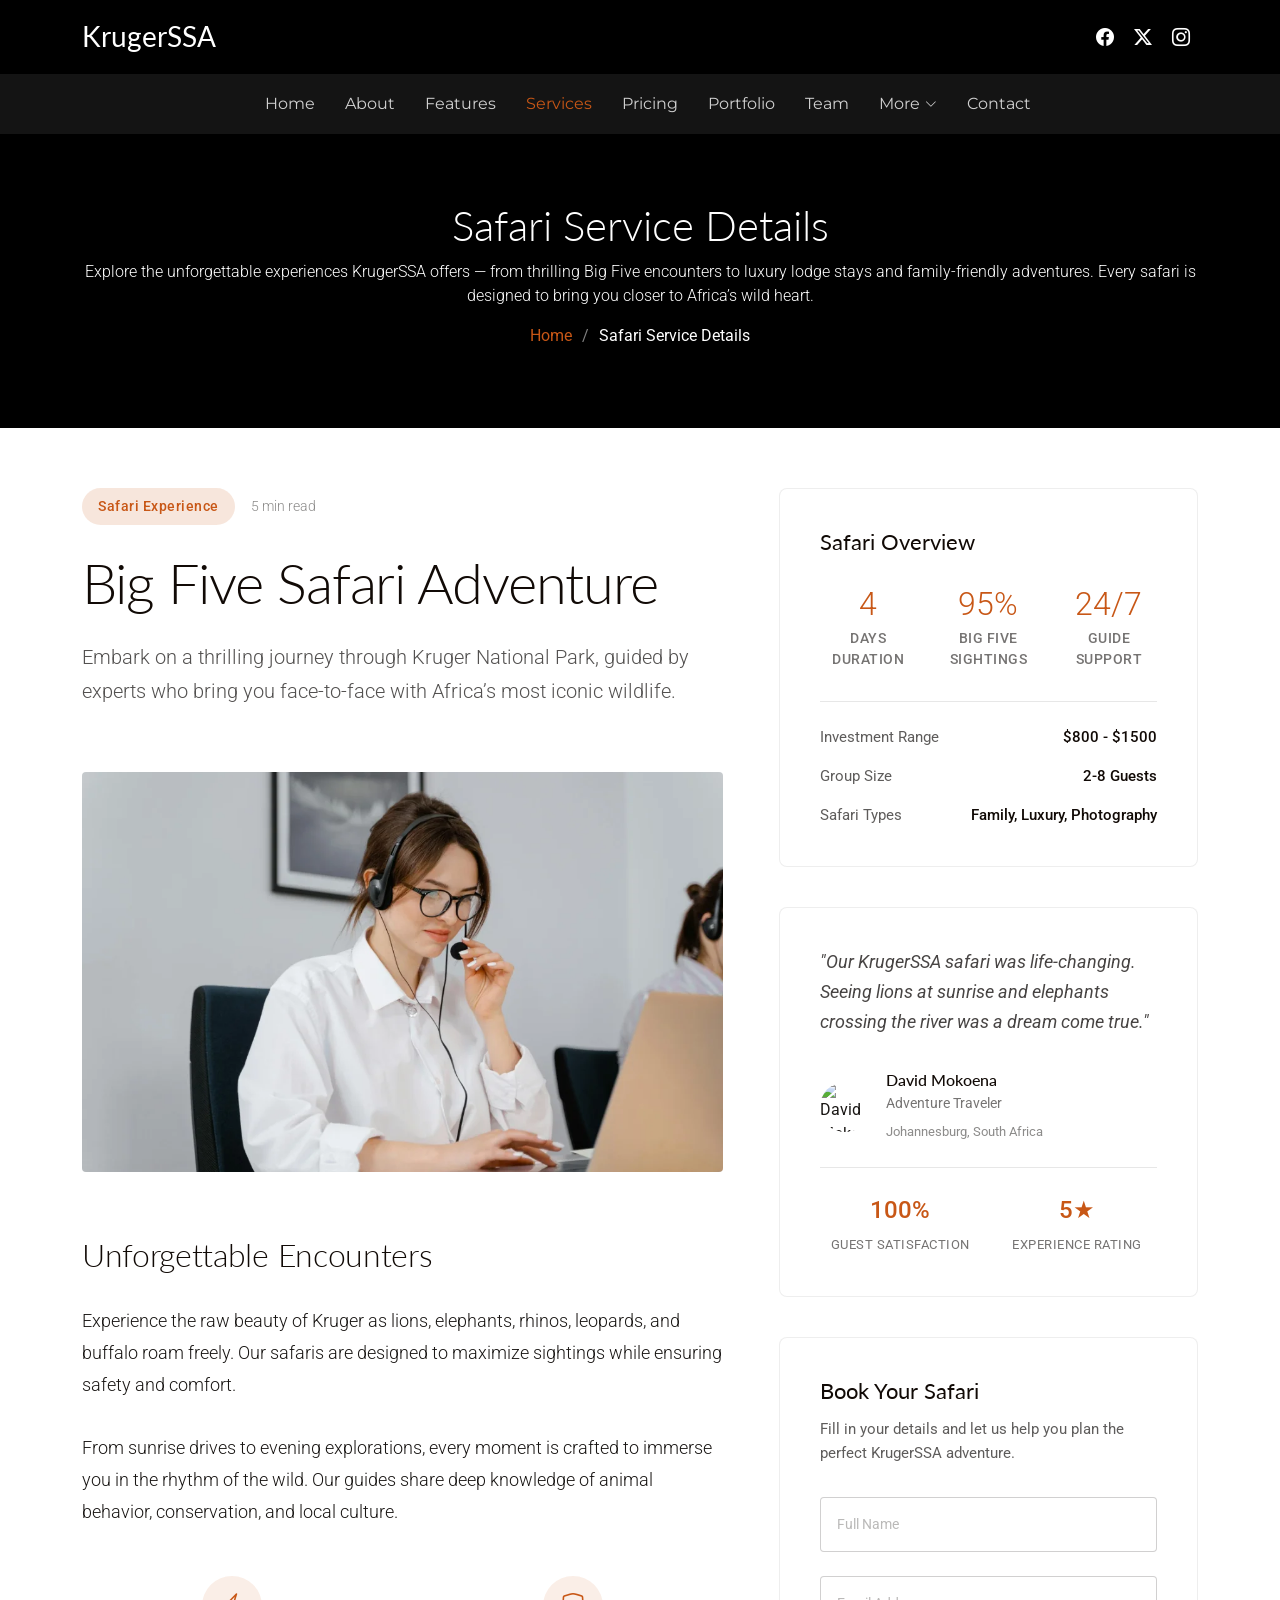
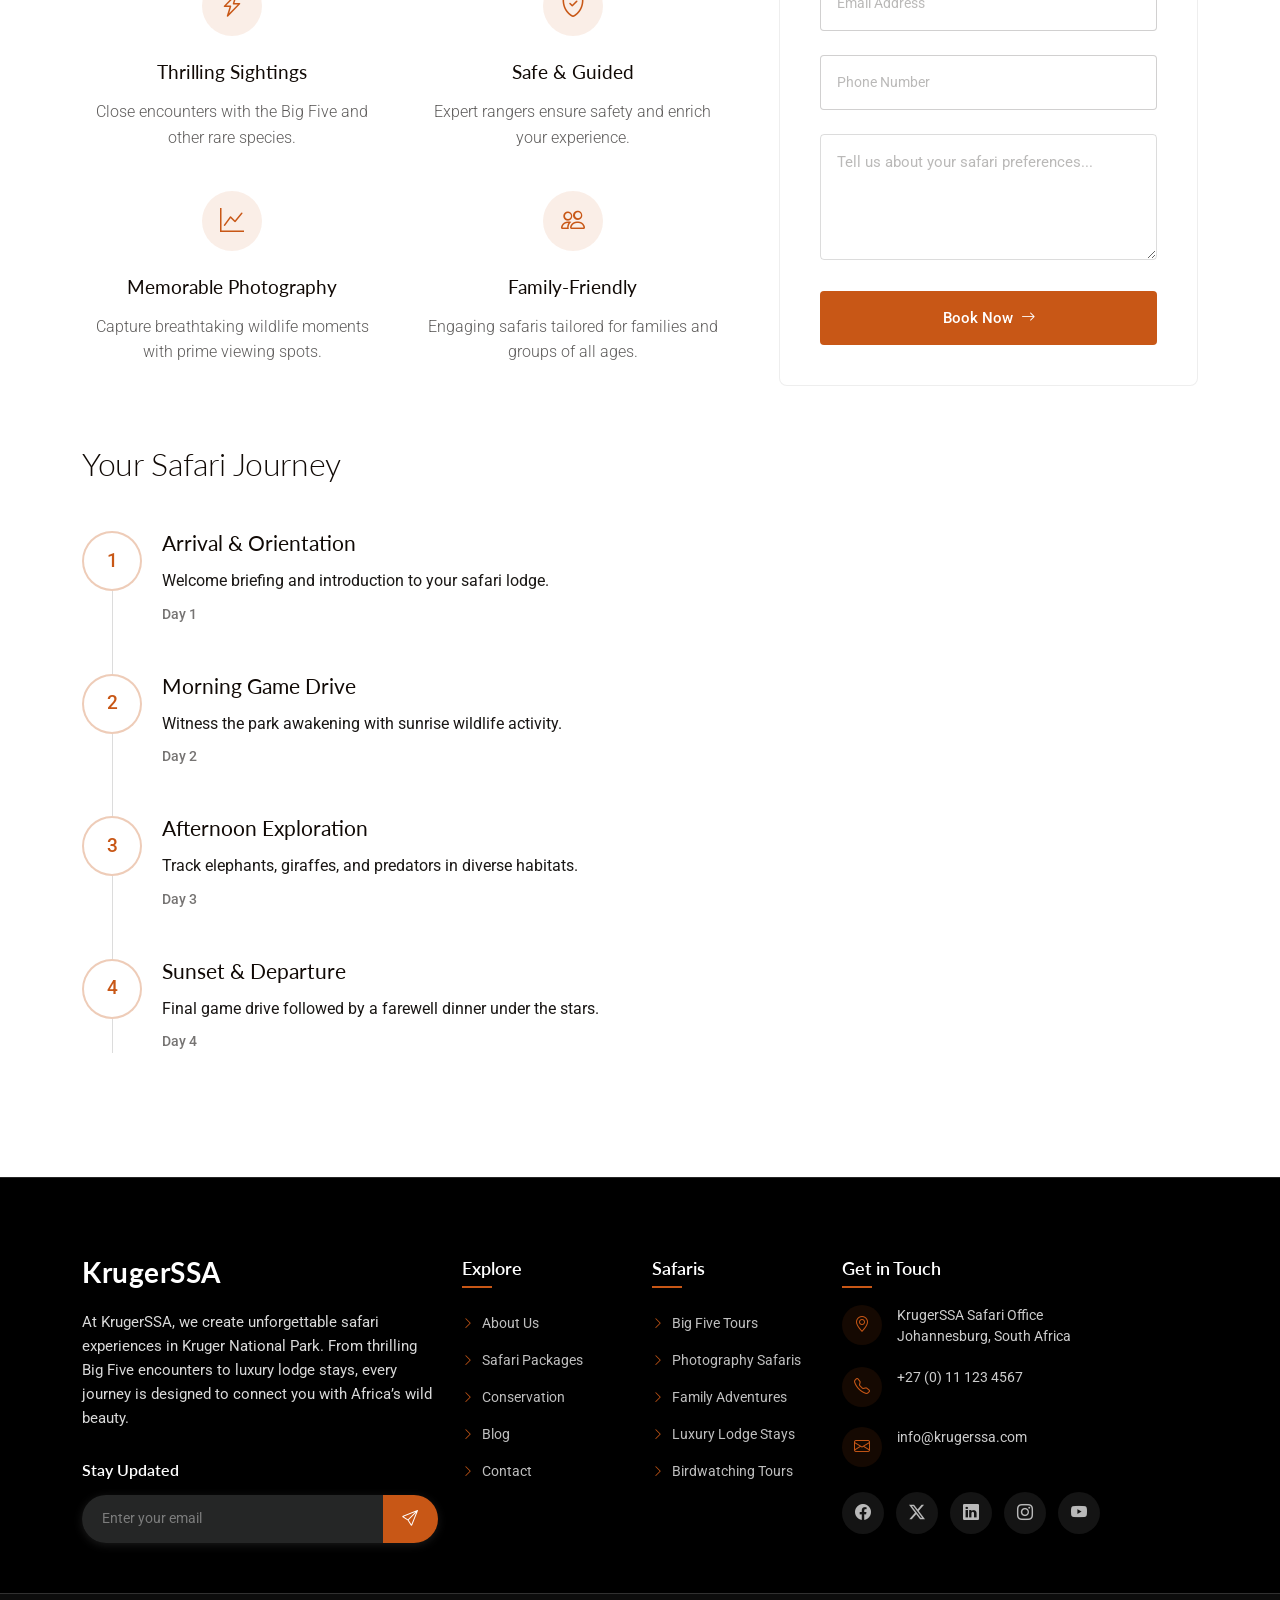
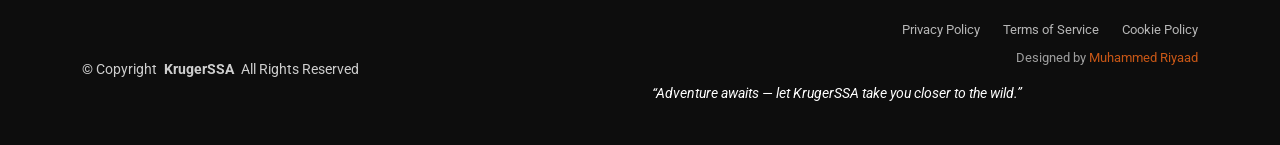
==== Blog/blog_1.html @ 62f05e7f "Added pages to each index link" ====
<!DOCTYPE html>
<html lang="en">

<head>
  <meta charset="utf-8">
  <meta content="width=device-width, initial-scale=1.0" name="viewport">
  <title>Index -KrugerSA</title>
  <meta name="description" content="">
  <meta name="keywords" content="">

  <!-- Favicons -->
  <link href="../assets/img/shido/logo.jpeg" rel="icon">
  <link href="../assets/img/shido/logo.jpeg" rel="apple-touch-icon">

  <!-- Fonts -->
  <link href="https://fonts.googleapis.com" rel="preconnect">
  <link href="https://fonts.gstatic.com" rel="preconnect" crossorigin>
  <link href="https://fonts.googleapis.com/css2?family=Roboto:ital,wght@0,100;0,300;0,400;0,500;0,700;0,900;1,100;1,300;1,400;1,500;1,700;1,900&family=Montserrat:ital,wght@0,100;0,200;0,300;0,400;0,500;0,600;0,700;0,800;0,900;1,100;1,200;1,300;1,400;1,500;1,600;1,700;1,800;1,900&family=Lato:ital,wght@0,100;0,300;0,400;0,700;0,900;1,100;1,300;1,400;1,700;1,900&display=swap" rel="stylesheet">

  <!-- Vendor CSS Files -->
  <link href="../assets/vendor/bootstrap/css/bootstrap.min.css" rel="stylesheet">
  <link href="../assets/vendor/bootstrap-icons/bootstrap-icons.css" rel="stylesheet">
  <link href="../assets/vendor/aos/aos.css" rel="stylesheet">
  <link href="../assets/vendor/swiper/swiper-bundle.min.css" rel="stylesheet">
  <link href="../assets/vendor/glightbox/css/glightbox.min.css" rel="stylesheet">

  <!-- Main CSS File -->
  <link href="../assets/css/main.css" rel="stylesheet">

</head>

<body class="service-details-page">

<header id="header" class="header fixed-top">
  <div class="container-fluid container-xl position-relative">

    <div class="top-row d-flex align-items-center justify-content-between">
      <a href="index.html" class="logo d-flex align-items-center">
        <!-- Uncomment the line below if you also wish to use an image logo -->
        <!-- <img src="assets/img/logo.webp" alt=""> -->
        <h1 class="sitename">KrugerSSA</h1>
      </a>

      <div class="d-flex align-items-center">
        <div class="social-links">
          <a href="#" class="facebook"><i class="bi bi-facebook"></i></a>
          <a href="#" class="twitter"><i class="bi bi-twitter-x"></i></a>
          <a href="#" class="instagram"><i class="bi bi-instagram"></i></a>
        </div>
      </div>
    </div>

  </div>

  <div class="nav-wrap">
    <div class="container d-flex justify-content-center position-relative">
      <nav id="navmenu" class="navmenu">
        <ul>
          <li><a href="index.html#hero">Home</a></li>
          <li><a href="index.html#about">About</a></li>
          <li><a href="index.html#features">Features</a></li>
          <li><a href="services.html#services" class="active">Services</a></li>
          <li><a href="index.html#pricing">Pricing</a></li>
          <li><a href="index.html#portfolio">Portfolio</a></li>
          <li><a href="index.html#team">Team</a></li>
          <li class="dropdown"><a href="#"><span>More</span> <i class="bi bi-chevron-down toggle-dropdown"></i></a>
            <ul>
              <li><a href="services.html#family">Family Safaris</a></li>
              <li class="dropdown"><a href="#"><span>Special Safaris</span> <i class="bi bi-chevron-down toggle-dropdown"></i></a>
                <ul>
                  <li><a href="services.html#bigfive">Big Five Safari</a></li>
                  <li><a href="services.html#photography">Photography Safari</a></li>
                  <li><a href="services.html#luxury">Luxury Lodge Safari</a></li>
                  <li><a href="services.html#birdwatching">Birdwatching Safari</a></li>
                  <li><a href="services.html#adventure">Adventure Safari</a></li>
                </ul>
              </li>
              <li><a href="services.html#conservation">Conservation Tours</a></li>
              <li><a href="services.html#custom">Custom Packages</a></li>
            </ul>
          </li>
          <li><a href="index.html#contact">Contact</a></li>
        </ul>
        <i class="mobile-nav-toggle d-xl-none bi bi-list"></i>
      </nav>
    </div>
  </div>

</header>  


<main class="main">

    <!-- Page Title -->
<div class="page-title dark-background" data-aos="fade" style="background-image: url(assets/img/bg/bg-2.webp);">
  <div class="container position-relative">
    <h1>Safari Service Details</h1>
    <p>Explore the unforgettable experiences KrugerSSA offers — from thrilling Big Five encounters to luxury lodge stays and family-friendly adventures. Every safari is designed to bring you closer to Africa’s wild heart.</p>
    <nav class="breadcrumbs">
      <ol>
        <li><a href="index.html">Home</a></li>
        <li class="current">Safari Service Details</li>
      </ol>
    </nav>
  </div>
</div><!-- End Page Title -->   


 <!-- Service Details Section -->
<section id="service-details" class="service-details section">

  <div class="container" data-aos="fade-up" data-aos-delay="100">

    <div class="row">

      <!-- Main Content Area -->
      <div class="col-lg-7">

        <!-- Hero Service Introduction -->
        <div class="service-hero" data-aos="fade-up" data-aos-delay="100">
          <div class="service-meta">
            <span class="service-category">Safari Experience</span>
            <span class="reading-time">5 min read</span>
          </div>
          <h1>Big Five Safari Adventure</h1>
          <p class="service-description">Embark on a thrilling journey through Kruger National Park, guided by experts who bring you face-to-face with Africa’s most iconic wildlife.</p>
        </div>

        <!-- Service Visual -->
        <div class="service-visual" data-aos="zoom-in" data-aos-delay="200">
          <img src="../assets/img/services/services-7.webp" alt="Big Five Safari Adventure" class="img-fluid">
        </div>

        <!-- Service Content -->
        <div class="service-narrative" data-aos="fade-up" data-aos-delay="300">
          <h3>Unforgettable Encounters</h3>
          <p>Experience the raw beauty of Kruger as lions, elephants, rhinos, leopards, and buffalo roam freely. Our safaris are designed to maximize sightings while ensuring safety and comfort.</p>

          <p>From sunrise drives to evening explorations, every moment is crafted to immerse you in the rhythm of the wild. Our guides share deep knowledge of animal behavior, conservation, and local culture.</p>

          <!-- Key Benefits Grid -->
          <div class="benefits-grid" data-aos="fade-up" data-aos-delay="400">
            <div class="benefit-card">
              <div class="benefit-icon">
                <i class="bi bi-lightning-charge"></i>
              </div>
              <h4>Thrilling Sightings</h4>
              <p>Close encounters with the Big Five and other rare species.</p>
            </div>

            <div class="benefit-card">
              <div class="benefit-icon">
                <i class="bi bi-shield-check"></i>
              </div>
              <h4>Safe & Guided</h4>
              <p>Expert rangers ensure safety and enrich your experience.</p>
            </div>

            <div class="benefit-card">
              <div class="benefit-icon">
                <i class="bi bi-graph-up"></i>
              </div>
              <h4>Memorable Photography</h4>
              <p>Capture breathtaking wildlife moments with prime viewing spots.</p>
            </div>

            <div class="benefit-card">
              <div class="benefit-icon">
                <i class="bi bi-people"></i>
              </div>
              <h4>Family-Friendly</h4>
              <p>Engaging safaris tailored for families and groups of all ages.</p>
            </div>
          </div>

        </div>

        <!-- Implementation Timeline -->
        <div class="timeline-section" data-aos="fade-up" data-aos-delay="500">
          <h3>Your Safari Journey</h3>
          <div class="timeline">
            <div class="timeline-item">
              <div class="timeline-marker">
                <span>1</span>
              </div>
              <div class="timeline-content">
                <h4>Arrival & Orientation</h4>
                <p>Welcome briefing and introduction to your safari lodge.</p>
                <small>Day 1</small>
              </div>
            </div>

            <div class="timeline-item">
              <div class="timeline-marker">
                <span>2</span>
              </div>
              <div class="timeline-content">
                <h4>Morning Game Drive</h4>
                <p>Witness the park awakening with sunrise wildlife activity.</p>
                <small>Day 2</small>
              </div>
            </div>

            <div class="timeline-item">
              <div class="timeline-marker">
                <span>3</span>
              </div>
              <div class="timeline-content">
                <h4>Afternoon Exploration</h4>
                <p>Track elephants, giraffes, and predators in diverse habitats.</p>
                <small>Day 3</small>
              </div>
            </div>

            <div class="timeline-item">
              <div class="timeline-marker">
                <span>4</span>
              </div>
              <div class="timeline-content">
                <h4>Sunset & Departure</h4>
                <p>Final game drive followed by a farewell dinner under the stars.</p>
                <small>Day 4</small>
              </div>
            </div>
          </div>
        </div>

      </div><!-- End Main Content -->

      <!-- Service Sidebar -->
      <div class="col-lg-5">
        <div class="service-sidebar" data-aos="fade-up" data-aos-delay="200">

          <!-- Service Overview Card -->
          <div class="overview-card">
            <div class="overview-header">
              <h4>Safari Overview</h4>
            </div>
            <div class="overview-stats">
              <div class="stat-item">
                <div class="stat-number">4</div>
                <div class="stat-label">Days Duration</div>
              </div>
              <div class="stat-item">
                <div class="stat-number">95%</div>
                <div class="stat-label">Big Five Sightings</div>
              </div>
              <div class="stat-item">
                <div class="stat-number">24/7</div>
                <div class="stat-label">Guide Support</div>
              </div>
            </div>

            <div class="overview-details">
              <div class="detail-row">
                <span class="detail-label">Investment Range</span>
                <span class="detail-value">$800 - $1500</span>
              </div>
              <div class="detail-row">
                <span class="detail-label">Group Size</span>
                <span class="detail-value">2-8 Guests</span>
              </div>
              <div class="detail-row">
                <span class="detail-label">Safari Types</span>
                <span class="detail-value">Family, Luxury, Photography</span>
              </div>
            </div>
          </div>

          <!-- Client Success Story -->
          <div class="success-story">
            <div class="story-quote">
              <p>"Our KrugerSSA safari was life-changing. Seeing lions at sunrise and elephants crossing the river was a dream come true."</p>
            </div>
            <div class="story-author">
              <img src="assets/img/person/person-m-8.webp" alt="David Mokoena" class="author-avatar">
              <div class="author-details">
                <h5>David Mokoena</h5>
                <span>Adventure Traveler</span>
                <small>Johannesburg, South Africa</small>
              </div>
            </div>
            <div class="story-metrics">
              <div class="metric">
                <span class="metric-value">100%</span>
                <span class="metric-label">Guest Satisfaction</span>
              </div>
              <div class="metric">
                <span class="metric-value">5★</span>
                <span class="metric-label">Experience Rating</span>
              </div>
            </div>
          </div>

          <!-- Consultation Form -->
          <div class="consultation-form">
            <div class="form-header">
              <h4>Book Your Safari</h4>
              <p>Fill in your details and let us help you plan the perfect KrugerSSA adventure.</p>
            </div>

            <form action="forms/consultation.php" method="post" class="php-email-form">
              <div class="form-group">
                <input type="text" name="name" class="form-input" placeholder="Full Name" required="">
              </div>

              <div class="form-group">
                <input type="email" name="email" class="form-input" placeholder="Email Address" required="">
              </div>

              <div class="form-group">
                <input type="tel" name="phone" class="form-input" placeholder="Phone Number">
              </div>

              <input type="hidden" name="subject" value="Big Five Safari Booking">

              <div class="form-group">
                <textarea name="message" class="form-input" rows="4" placeholder="Tell us about your safari preferences..." required=""></textarea>
              </div>

              <div class="loading">Loading</div>
              <div class="error-message"></div>
              <div class="sent-message">Your safari booking request has been sent. Thank you!</div>

              <button type="submit" class="btn-consultation">
                <span>Book Now</span>
                <i class="bi bi-arrow-right"></i>
              </button>
            </form>
          </div>

        </div>
      </div><!-- End Sidebar -->

    </div>

  </div>

</section><!-- /Service Details Section -->  </main>

<footer id="footer" class="footer dark-background">

  <div class="container">
    <div class="row gy-5">

      <div class="col-lg-4">
        <div class="footer-content">
          <a href="index.html" class="logo d-flex align-items-center mb-4">
            <span class="sitename">KrugerSSA</span>
          </a>
          <p class="mb-4">At KrugerSSA, we create unforgettable safari experiences in Kruger National Park. From thrilling Big Five encounters to luxury lodge stays, every journey is designed to connect you with Africa’s wild beauty.</p>

          <div class="newsletter-form">
            <h5>Stay Updated</h5>
            <form action="forms/newsletter.php" method="post" class="php-email-form">
              <div class="input-group">
                <input type="email" name="email" class="form-control" placeholder="Enter your email" required="">
                <button type="submit" class="btn-subscribe">
                  <i class="bi bi-send"></i>
                </button>
              </div>
              <div class="loading">Loading</div>
              <div class="error-message"></div>
              <div class="sent-message">Thank you for subscribing!</div>
            </form>
          </div>
        </div>
      </div>

      <div class="col-lg-2 col-6">
        <div class="footer-links">
          <h4>Explore</h4>
          <ul>
            <li><a href="#"><i class="bi bi-chevron-right"></i> About Us</a></li>
            <li><a href="#"><i class="bi bi-chevron-right"></i> Safari Packages</a></li>
            <li><a href="#"><i class="bi bi-chevron-right"></i> Conservation</a></li>
            <li><a href="#"><i class="bi bi-chevron-right"></i> Blog</a></li>
            <li><a href="#"><i class="bi bi-chevron-right"></i> Contact</a></li>
          </ul>
        </div>
      </div>

      <div class="col-lg-2 col-6">
        <div class="footer-links">
          <h4>Safaris</h4>
          <ul>
            <li><a href="#"><i class="bi bi-chevron-right"></i> Big Five Tours</a></li>
            <li><a href="#"><i class="bi bi-chevron-right"></i> Photography Safaris</a></li>
            <li><a href="#"><i class="bi bi-chevron-right"></i> Family Adventures</a></li>
            <li><a href="#"><i class="bi bi-chevron-right"></i> Luxury Lodge Stays</a></li>
            <li><a href="#"><i class="bi bi-chevron-right"></i> Birdwatching Tours</a></li>
          </ul>
        </div>
      </div>

      <div class="col-lg-4">
        <div class="footer-contact">
          <h4>Get in Touch</h4>
          <div class="contact-item">
            <div class="contact-icon">
              <i class="bi bi-geo-alt"></i>
            </div>
            <div class="contact-info">
              <p>KrugerSSA Safari Office<br>Johannesburg, South Africa</p>
            </div>
          </div>

          <div class="contact-item">
            <div class="contact-icon">
              <i class="bi bi-telephone"></i>
            </div>
            <div class="contact-info">
              <p>+27 (0) 11 123 4567</p>
            </div>
          </div>

          <div class="contact-item">
            <div class="contact-icon">
              <i class="bi bi-envelope"></i>
            </div>
            <div class="contact-info">
              <p>info@krugerssa.com</p>
            </div>
          </div>

          <div class="social-links">
            <a href="#"><i class="bi bi-facebook"></i></a>
            <a href="#"><i class="bi bi-twitter-x"></i></a>
            <a href="#"><i class="bi bi-linkedin"></i></a>
            <a href="#"><i class="bi bi-instagram"></i></a>
            <a href="#"><i class="bi bi-youtube"></i></a>
          </div>
        </div>
      </div>

    </div>
  </div>

  <div class="footer-bottom">
    <div class="container">
      <div class="row align-items-center">
        <div class="col-lg-6">
          <div class="copyright">
            <p>© <span>Copyright</span> <strong class="px-1 sitename">KrugerSSA</strong> <span>All Rights Reserved</span></p>
          </div>
        </div>
        <div class="col-lg-6">
          <div class="footer-bottom-links">
            <a href="#">Privacy Policy</a>
            <a href="#">Terms of Service</a>
            <a href="#">Cookie Policy</a>
          </div>
          <div class="credits">
            Designed by <a href="https://moeriyaad.github.io/">Muhammed Riyaad</a>
          </div>
          <div class="footer-tagline mt-3">
            <p><em>“Adventure awaits — let KrugerSSA take you closer to the wild.”</em></p>
          </div>
        </div>
      </div>
    </div>
  </div>

</footer>  <!-- Scroll Top -->
 
  <!-- Scroll Top -->
  <a href="#" id="scroll-top" class="scroll-top d-flex align-items-center justify-content-center"><i class="bi bi-arrow-up-short"></i></a>

  <!-- Preloader -->
  <div id="preloader"></div>

  <!-- Vendor JS Files -->
  <script src="../assets/vendor/bootstrap/js/bootstrap.bundle.min.js"></script>
  <script src="../assets/vendor/php-email-form/validate.js"></script>
  <script src="../assets/vendor/aos/aos.js"></script>
  <script src="../assets/vendor/purecounter/purecounter_vanilla.js"></script>
  <script src="../assets/vendor/swiper/swiper-bundle.min.js"></script>
  <script src="../assets/vendor/imagesloaded/imagesloaded.pkgd.min.js"></script>
  <script src="../assets/vendor/isotope-layout/isotope.pkgd.min.js"></script>
  <script src="../assets/vendor/glightbox/js/glightbox.min.js"></script>

  <!-- Main JS File -->
  <script src="../assets/js/main.js"></script>

</body>

</html>
---- assets/css/main.css ----
/**
* Template Name: LeadPage
* Template URL: https://bootstrapmade.com/leadpage-bootstrap-landing-page-template/
* Updated: Aug 12 2025 with Bootstrap v5.3.7
* Author: BootstrapMade.com
* License: https://bootstrapmade.com/license/
*/

/*--------------------------------------------------------------
# Font & Color Variables
# Help: https://bootstrapmade.com/color-system/
--------------------------------------------------------------*/
/* Fonts */
:root {
  --default-font: "Roboto",  system-ui, -apple-system, "Segoe UI", Roboto, "Helvetica Neue", Arial, "Noto Sans", "Liberation Sans", sans-serif, "Apple Color Emoji", "Segoe UI Emoji", "Segoe UI Symbol", "Noto Color Emoji";
  --heading-font: "Lato",  sans-serif;
  --nav-font: "Montserrat",  sans-serif;
}

/* Global Colors - The following color variables are used throughout the website. Updating them here will change the color scheme of the entire website */
:root { 
  --background-color: #ffffff; /* Background color for the entire website, including individual sections */
  --default-color: #1a1715; /* Default color used for the majority of the text content across the entire website */
  --heading-color: #110a06; /* Color for headings, subheadings and title throughout the website */
  --accent-color: #c85716; /* Accent color that represents your brand on the website. It's used for buttons, links, and other elements that need to stand out */
  --surface-color: #ffffff; /* The surface color is used as a background of boxed elements within sections, such as cards, icon boxes, or other elements that require a visual separation from the global background. */
  --contrast-color: #ffffff; /* Contrast color for text, ensuring readability against backgrounds of accent, heading, or default colors. */
}

/* Nav Menu Colors - The following color variables are used specifically for the navigation menu. They are separate from the global colors to allow for more customization options */
:root {
  --nav-color: rgba(255, 255, 255, 0.8);  /* The default color of the main navmenu links */
  --nav-hover-color: #c85716; /* Applied to main navmenu links when they are hovered over or active */
  --nav-mobile-background-color: #ffffff; /* Used as the background color for mobile navigation menu */
  --nav-dropdown-background-color: #ffffff; /* Used as the background color for dropdown items that appear when hovering over primary navigation items */
  --nav-dropdown-color: #1a1715; /* Used for navigation links of the dropdown items in the navigation menu. */
  --nav-dropdown-hover-color: #c85716; /* Similar to --nav-hover-color, this color is applied to dropdown navigation links when they are hovered over. */
}

/* Color Presets - These classes override global colors when applied to any section or element, providing reuse of the sam color scheme. */

.light-background {
  --background-color: #fffaf2;
  --surface-color: #ffffff;
}

.dark-background {
  --background-color: #000000;
  --default-color: #ffffff;
  --heading-color: #ffffff;
  --surface-color: #252626;
  --contrast-color: #ffffff;
}

/* Smooth scroll */
:root {
  scroll-behavior: smooth;
}

/*--------------------------------------------------------------
# General Styling & Shared Classes
--------------------------------------------------------------*/
body {
  color: var(--default-color);
  background-color: var(--background-color);
  font-family: var(--default-font);
}

a {
  color: var(--accent-color);
  text-decoration: none;
  transition: 0.3s;
}

a:hover {
  color: color-mix(in srgb, var(--accent-color), transparent 25%);
  text-decoration: none;
}

h1,
h2,
h3,
h4,
h5,
h6 {
  color: var(--heading-color);
  font-family: var(--heading-font);
}

/* PHP Email Form Messages
------------------------------*/
.php-email-form .error-message {
  display: none;
  background: #df1529;
  color: #ffffff;
  text-align: left;
  padding: 15px;
  margin-bottom: 24px;
  font-weight: 600;
}

.php-email-form .sent-message {
  display: none;
  color: #ffffff;
  background: #059652;
  text-align: center;
  padding: 15px;
  margin-bottom: 24px;
  font-weight: 600;
}

.php-email-form .loading {
  display: none;
  background: var(--surface-color);
  text-align: center;
  padding: 15px;
  margin-bottom: 24px;
}

.php-email-form .loading:before {
  content: "";
  display: inline-block;
  border-radius: 50%;
  width: 24px;
  height: 24px;
  margin: 0 10px -6px 0;
  border: 3px solid var(--accent-color);
  border-top-color: var(--surface-color);
  animation: php-email-form-loading 1s linear infinite;
}

@keyframes php-email-form-loading {
  0% {
    transform: rotate(0deg);
  }

  100% {
    transform: rotate(360deg);
  }
}

/*--------------------------------------------------------------
# Global Header
--------------------------------------------------------------*/
.header {
  --background-color: rgba(255, 255, 255, 0);
  --default-color: #ffffff;
  --heading-color: #ffffff;
  color: var(--default-color);
  background-color: var(--background-color);
  transition: all 0.5s;
  z-index: 997;
  padding: 20px 0 0 0;
}

.header .top-row {
  padding-bottom: 10px;
}

.header .top-row .logo {
  text-decoration: none;
}

.header .top-row .logo img {
  max-height: 40px;
  margin-right: 10px;
}

.header .top-row .logo .sitename {
  font-size: 28px;
  font-weight: 400;
  color: var(--heading-color);
  font-family: var(--heading-font);
  margin: 0;
}

.header .social-links a {
  color: var(--heading-color);
  padding: 0 8px;
  display: inline-block;
  font-size: 18px;
  transition: 0.3s;
}

.header .social-links a:hover {
  color: var(--accent-color);
}

@media (max-width: 1200px) {
  .header .social-links {
    padding-right: 40px;
  }
}

.header .nav-wrap {
  background-color: color-mix(in srgb, var(--default-color), transparent 92%);
  margin-top: 10px;
  display: flex;
  justify-content: center;
}

.header .mobile-nav-toggle {
  position: fixed;
  top: 20px;
  right: 5px;
}

/* Global Header on Scroll
------------------------------*/
.scrolled .header {
  --background-color: #1a1715;
}

/*--------------------------------------------------------------
# Navigation Menu
--------------------------------------------------------------*/
/* Navmenu - Desktop */
@media (min-width: 1200px) {
  .navmenu {
    padding: 0;
  }

  .navmenu ul {
    margin: 0;
    padding: 0;
    display: flex;
    list-style: none;
    align-items: center;
  }

  .navmenu li {
    position: relative;
  }

  .navmenu a,
  .navmenu a:focus {
    color: var(--nav-color);
    padding: 18px 15px;
    font-size: 16px;
    font-family: var(--nav-font);
    font-weight: 400;
    display: flex;
    align-items: center;
    justify-content: space-between;
    white-space: nowrap;
    transition: 0.3s;
  }

  .navmenu a i,
  .navmenu a:focus i {
    font-size: 12px;
    line-height: 0;
    margin-left: 5px;
    transition: 0.3s;
  }

  .navmenu li:last-child a {
    padding-right: 0;
  }

  .navmenu li:hover>a,
  .navmenu .active,
  .navmenu .active:focus {
    color: var(--nav-hover-color);
  }

  .navmenu .dropdown ul {
    margin: 0;
    padding: 10px 0;
    background: var(--nav-dropdown-background-color);
    display: block;
    position: absolute;
    visibility: hidden;
    left: 14px;
    top: 130%;
    opacity: 0;
    transition: 0.3s;
    border-radius: 4px;
    z-index: 99;
    box-shadow: 0px 0px 30px rgba(0, 0, 0, 0.1);
  }

  .navmenu .dropdown ul li {
    min-width: 200px;
  }

  .navmenu .dropdown ul a {
    padding: 10px 20px;
    font-size: 15px;
    text-transform: none;
    color: var(--nav-dropdown-color);
  }

  .navmenu .dropdown ul a i {
    font-size: 12px;
  }

  .navmenu .dropdown ul a:hover,
  .navmenu .dropdown ul .active:hover,
  .navmenu .dropdown ul li:hover>a {
    color: var(--nav-dropdown-hover-color);
  }

  .navmenu .dropdown:hover>ul {
    opacity: 1;
    top: 100%;
    visibility: visible;
  }

  .navmenu .dropdown .dropdown ul {
    top: 0;
    left: -90%;
    visibility: hidden;
  }

  .navmenu .dropdown .dropdown:hover>ul {
    opacity: 1;
    top: 0;
    left: -100%;
    visibility: visible;
  }
}

/* Navmenu - Mobile */
@media (max-width: 1199px) {
  .mobile-nav-toggle {
    color: var(--nav-color);
    font-size: 28px;
    line-height: 0;
    margin-right: 10px;
    cursor: pointer;
    transition: color 0.3s;
  }

  .navmenu {
    padding: 0;
    z-index: 9997;
  }

  .navmenu ul {
    display: none;
    list-style: none;
    position: absolute;
    inset: 60px 20px 20px 20px;
    padding: 10px 0;
    margin: 0;
    border-radius: 6px;
    background-color: var(--nav-mobile-background-color);
    overflow-y: auto;
    transition: 0.3s;
    z-index: 9998;
    box-shadow: 0px 0px 30px rgba(0, 0, 0, 0.1);
  }

  .navmenu a,
  .navmenu a:focus {
    color: var(--nav-dropdown-color);
    padding: 10px 20px;
    font-family: var(--nav-font);
    font-size: 17px;
    font-weight: 500;
    display: flex;
    align-items: center;
    justify-content: space-between;
    white-space: nowrap;
    transition: 0.3s;
  }

  .navmenu a i,
  .navmenu a:focus i {
    font-size: 12px;
    line-height: 0;
    margin-left: 5px;
    width: 30px;
    height: 30px;
    display: flex;
    align-items: center;
    justify-content: center;
    border-radius: 50%;
    transition: 0.3s;
    background-color: color-mix(in srgb, var(--accent-color), transparent 90%);
  }

  .navmenu a i:hover,
  .navmenu a:focus i:hover {
    background-color: var(--accent-color);
    color: var(--contrast-color);
  }

  .navmenu a:hover,
  .navmenu .active,
  .navmenu .active:focus {
    color: var(--nav-dropdown-hover-color);
  }

  .navmenu .active i,
  .navmenu .active:focus i {
    background-color: var(--accent-color);
    color: var(--contrast-color);
    transform: rotate(180deg);
  }

  .navmenu .dropdown ul {
    position: static;
    display: none;
    z-index: 99;
    padding: 10px 0;
    margin: 10px 20px;
    background-color: var(--nav-dropdown-background-color);
    border: 1px solid color-mix(in srgb, var(--default-color), transparent 90%);
    box-shadow: none;
    transition: all 0.5s ease-in-out;
  }

  .navmenu .dropdown ul ul {
    background-color: rgba(33, 37, 41, 0.1);
  }

  .navmenu .dropdown>.dropdown-active {
    display: block;
    background-color: rgba(33, 37, 41, 0.03);
  }

  .mobile-nav-active {
    overflow: hidden;
  }

  .mobile-nav-active .mobile-nav-toggle {
    color: #fff;
    position: absolute;
    font-size: 32px;
    top: 15px;
    right: 15px;
    margin-right: 0;
    z-index: 9999;
  }

  .mobile-nav-active .navmenu {
    position: fixed;
    overflow: hidden;
    inset: 0;
    background: rgba(33, 37, 41, 0.8);
    transition: 0.3s;
  }

  .mobile-nav-active .navmenu>ul {
    display: block;
  }
}

/*--------------------------------------------------------------
# Global Footer
--------------------------------------------------------------*/
.footer {
  color: var(--default-color);
  background: var(--background-color);
  font-size: 14px;
  padding: 80px 0 0;
  position: relative;
  border-top: 1px solid color-mix(in srgb, var(--default-color), transparent 85%);
}

.footer .footer-content .logo {
  line-height: 1;
}

.footer .footer-content .logo span {
  color: var(--heading-color);
  font-size: 28px;
  font-weight: 700;
  letter-spacing: 0.5px;
  font-family: var(--heading-font);
}

.footer .footer-content p {
  font-size: 15px;
  line-height: 1.6;
  color: color-mix(in srgb, var(--default-color), transparent 15%);
}

.footer .newsletter-form {
  margin-top: 30px;
}

.footer .newsletter-form h5 {
  color: var(--heading-color);
  font-size: 16px;
  font-weight: 600;
  margin-bottom: 15px;
  font-family: var(--heading-font);
}

.footer .newsletter-form .input-group {
  position: relative;
  display: flex;
  border-radius: 50px;
  overflow: hidden;
  box-shadow: 0 2px 10px color-mix(in srgb, var(--default-color), transparent 90%);
}

.footer .newsletter-form input[type=email] {
  flex: 1;
  padding: 12px 20px;
  border: none;
  background-color: var(--surface-color);
  color: var(--default-color);
  font-size: 14px;
}

.footer .newsletter-form input[type=email]:focus {
  outline: none;
  box-shadow: none;
}

.footer .newsletter-form input[type=email]::placeholder {
  color: color-mix(in srgb, var(--default-color), transparent 60%);
}

.footer .newsletter-form .btn-subscribe {
  background-color: var(--accent-color);
  color: var(--contrast-color);
  border: none;
  padding: 12px 20px;
  cursor: pointer;
  transition: 0.3s;
}

.footer .newsletter-form .btn-subscribe:hover {
  background-color: color-mix(in srgb, var(--accent-color), black 10%);
}

.footer .newsletter-form .btn-subscribe i {
  font-size: 16px;
}

.footer .newsletter-form .loading,
.footer .newsletter-form .error-message,
.footer .newsletter-form .sent-message {
  font-size: 13px;
  margin-top: 8px;
}

.footer h4 {
  color: var(--heading-color);
  font-size: 18px;
  font-weight: 600;
  margin-bottom: 25px;
  position: relative;
  font-family: var(--heading-font);
}

.footer h4:after {
  content: "";
  position: absolute;
  left: 0;
  bottom: -8px;
  width: 30px;
  height: 2px;
  background-color: var(--accent-color);
}

.footer .footer-links ul {
  list-style: none;
  padding: 0;
  margin: 0;
}

.footer .footer-links ul li {
  padding: 8px 0;
  display: flex;
  align-items: center;
  transition: 0.3s;
}

.footer .footer-links ul li:hover {
  transform: translateX(5px);
}

.footer .footer-links ul a {
  color: color-mix(in srgb, var(--default-color), transparent 25%);
  text-decoration: none;
  display: flex;
  align-items: center;
  font-size: 14px;
  transition: 0.3s;
}

.footer .footer-links ul a:hover {
  color: var(--accent-color);
}

.footer .footer-links ul a i {
  margin-right: 8px;
  font-size: 12px;
  color: var(--accent-color);
}

.footer .footer-contact .contact-item {
  display: flex;
  align-items: flex-start;
  margin-bottom: 20px;
}

.footer .footer-contact .contact-item .contact-icon {
  width: 40px;
  height: 40px;
  background-color: color-mix(in srgb, var(--accent-color), transparent 90%);
  border-radius: 50%;
  display: flex;
  align-items: center;
  justify-content: center;
  margin-right: 15px;
  flex-shrink: 0;
}

.footer .footer-contact .contact-item .contact-icon i {
  color: var(--accent-color);
  font-size: 16px;
}

.footer .footer-contact .contact-item .contact-info p {
  margin: 0;
  color: color-mix(in srgb, var(--default-color), transparent 20%);
  font-size: 14px;
  line-height: 1.5;
}

.footer .social-links {
  display: flex;
  gap: 12px;
  margin-top: 25px;
}

.footer .social-links a {
  width: 42px;
  height: 42px;
  background-color: color-mix(in srgb, var(--default-color), transparent 92%);
  color: color-mix(in srgb, var(--default-color), transparent 30%);
  display: flex;
  align-items: center;
  justify-content: center;
  border-radius: 50%;
  transition: 0.3s;
  text-decoration: none;
}

.footer .social-links a:hover {
  background-color: var(--accent-color);
  color: var(--contrast-color);
  transform: translateY(-3px);
}

.footer .social-links a i {
  font-size: 16px;
}

.footer .footer-bottom {
  margin-top: 50px;
  padding: 25px 0;
  background-color: color-mix(in srgb, var(--default-color), transparent 95%);
  border-top: 1px solid color-mix(in srgb, var(--default-color), transparent 85%);
}

.footer .footer-bottom .copyright p {
  margin: 0;
  font-size: 14px;
  color: color-mix(in srgb, var(--default-color), transparent 20%);
}

@media (max-width: 991px) {
  .footer .footer-bottom .copyright p {
    text-align: center;
    margin-bottom: 15px;
  }
}

.footer .footer-bottom .footer-bottom-links {
  text-align: right;
  margin-bottom: 8px;
}

@media (max-width: 991px) {
  .footer .footer-bottom .footer-bottom-links {
    text-align: center;
    margin-bottom: 10px;
  }
}

.footer .footer-bottom .footer-bottom-links a {
  color: color-mix(in srgb, var(--default-color), transparent 30%);
  font-size: 13px;
  margin-left: 20px;
  text-decoration: none;
}

.footer .footer-bottom .footer-bottom-links a:first-child {
  margin-left: 0;
}

.footer .footer-bottom .footer-bottom-links a:hover {
  color: var(--accent-color);
}

@media (max-width: 991px) {
  .footer .footer-bottom .footer-bottom-links a {
    margin: 0 10px;
  }
}

.footer .footer-bottom .credits {
  text-align: right;
  font-size: 13px;
  color: color-mix(in srgb, var(--default-color), transparent 40%);
}

@media (max-width: 991px) {
  .footer .footer-bottom .credits {
    text-align: center;
  }
}

.footer .footer-bottom .credits a {
  color: var(--accent-color);
  text-decoration: none;
}

.footer .footer-bottom .credits a:hover {
  text-decoration: underline;
}

@media (max-width: 768px) {
  .footer {
    padding: 60px 0 0;
  }

  .footer .footer-content {
    text-align: center;
    margin-bottom: 40px;
  }

  .footer .footer-links,
  .footer .footer-contact {
    margin-bottom: 40px;
  }
}

input[type=text],
input[type=email],
textarea {
  color: var(--default-color);
  background-color: var(--surface-color);
  font-size: 14px;
  border-color: color-mix(in srgb, var(--default-color), transparent 80%);
}

input[type=text]:focus,
input[type=email]:focus,
textarea:focus {
  border-color: var(--accent-color);
}

input[type=text]::placeholder,
input[type=email]::placeholder,
textarea::placeholder {
  color: color-mix(in srgb, var(--default-color), transparent 70%);
}

/*--------------------------------------------------------------
# Preloader
--------------------------------------------------------------*/
#preloader {
  position: fixed;
  inset: 0;
  z-index: 999999;
  overflow: hidden;
  background: var(--background-color);
  transition: all 0.6s ease-out;
}

#preloader:before {
  content: "";
  position: fixed;
  top: calc(50% - 30px);
  left: calc(50% - 30px);
  border: 6px solid #ffffff;
  border-color: var(--accent-color) transparent var(--accent-color) transparent;
  border-radius: 50%;
  width: 60px;
  height: 60px;
  animation: animate-preloader 1.5s linear infinite;
}

@keyframes animate-preloader {
  0% {
    transform: rotate(0deg);
  }

  100% {
    transform: rotate(360deg);
  }
}

/*--------------------------------------------------------------
# Scroll Top Button
--------------------------------------------------------------*/
.scroll-top {
  position: fixed;
  visibility: hidden;
  opacity: 0;
  right: 15px;
  bottom: 15px;
  z-index: 99999;
  background-color: var(--accent-color);
  width: 40px;
  height: 40px;
  border-radius: 4px;
  transition: all 0.4s;
}

.scroll-top i {
  font-size: 24px;
  color: var(--contrast-color);
  line-height: 0;
}

.scroll-top:hover {
  background-color: color-mix(in srgb, var(--accent-color), transparent 20%);
  color: var(--contrast-color);
}

.scroll-top.active {
  visibility: visible;
  opacity: 1;
}

/*--------------------------------------------------------------
# Disable aos animation delay on mobile devices
--------------------------------------------------------------*/
@media screen and (max-width: 768px) {
  [data-aos-delay] {
    transition-delay: 0 !important;
  }
}

/*--------------------------------------------------------------
# Global Page Titles & Breadcrumbs
--------------------------------------------------------------*/
.page-title {
  color: var(--default-color);
  background-color: var(--background-color);
  background-size: cover;
  background-position: center;
  background-repeat: no-repeat;
  padding: 200px 0 80px 0;
  text-align: center;
  position: relative;
}

.page-title:before {
  content: "";
  background-color: color-mix(in srgb, var(--background-color), transparent 20%);
  position: absolute;
  inset: 0;
}

.page-title h1 {
  font-size: 42px;
  font-weight: 300;
  margin-bottom: 10px;
}

.page-title p {
  font-weight: 300;
}

.page-title .breadcrumbs ol {
  display: flex;
  flex-wrap: wrap;
  list-style: none;
  justify-content: center;
  padding: 0;
  margin: 0;
  font-size: 16px;
  font-weight: 400;
}

.page-title .breadcrumbs ol li+li {
  padding-left: 10px;
}

.page-title .breadcrumbs ol li+li::before {
  content: "/";
  display: inline-block;
  padding-right: 10px;
  color: color-mix(in srgb, var(--default-color), transparent 50%);
}

/*--------------------------------------------------------------
# Global Sections
--------------------------------------------------------------*/
section,
.section {
  color: var(--default-color);
  background-color: var(--background-color);
  padding: 60px 0;
  scroll-margin-top: 133px;
  overflow: clip;
}

@media (max-width: 1199px) {

  section,
  .section {
    scroll-margin-top: 73px;
  }
}

/*--------------------------------------------------------------
# Global Section Titles
--------------------------------------------------------------*/
.section-title {
  text-align: center;
  padding-bottom: 60px;
  position: relative;
}

.section-title h2 {
  font-size: 3.5rem;
  font-weight: 300;
  line-height: 1.2;
  color: var(--heading-color);
  margin-bottom: 1.5rem;
  letter-spacing: -1px;
}

@media (max-width: 768px) {
  .section-title h2 {
    font-size: 2.5rem;
  }
}

.section-title .subtitle {
  display: inline-block;
  font-size: 0.875rem;
  font-weight: 400;
  color: var(--accent-color);
  text-transform: uppercase;
  letter-spacing: 2px;
  margin-bottom: 1.5rem;
  position: relative;
}

.section-title .subtitle::after {
  content: "";
  position: absolute;
  bottom: -8px;
  left: 50%;
  transform: translateX(-50%);
  width: 40px;
  height: 1px;
  background: var(--accent-color);
}

.section-title p {
  font-size: 1.125rem;
  line-height: 1.8;
  color: color-mix(in srgb, var(--default-color), transparent 25%);
  max-width: 900px;
  margin: 0 auto;
  text-wrap: balance;
}

/*--------------------------------------------------------------
# Hero Section
--------------------------------------------------------------*/
.hero {
  padding: 120px 0 60px 0;
  min-height: 100vh;
  position: relative;
  display: flex;
  align-items: center;
  overflow: hidden;
}

.hero .hero-content {
  width: 100%;
  position: relative;
  display: flex;
  align-items: center;
  z-index: 3;
}

.hero .video-background {
  position: absolute;
  top: 0;
  left: 0;
  width: 100%;
  height: 100%;
  z-index: 1;
}

.hero .video-background video {
  width: 100%;
  height: 100%;
  object-fit: cover;
}

.hero .video-overlay {
  position: absolute;
  top: 0;
  left: 0;
  width: 100%;
  height: 100%;
  background: color-mix(in srgb, var(--background-color), transparent 20%);
  z-index: 2;
}

.hero h1 {
  font-size: 3.5rem;
  font-weight: 700;
  margin-bottom: 1.5rem;
  line-height: 1.2;
}

@media (max-width: 768px) {
  .hero h1 {
    font-size: 2.5rem;
  }
}

@media (max-width: 576px) {
  .hero h1 {
    font-size: 2rem;
  }
}

.hero p {
  font-size: 1.25rem;
  margin-bottom: 2.5rem;
  color: color-mix(in srgb, var(--default-color), transparent 30%);
  line-height: 1.6;
}

@media (max-width: 768px) {
  .hero p {
    font-size: 1.1rem;
    margin-bottom: 2rem;
  }
}

.hero .hero-buttons {
  display: flex;
  gap: 1rem;
  justify-content: center;
  flex-wrap: wrap;
}

.hero .hero-buttons .btn {
  padding: 0.875rem 2rem;
  font-weight: 600;
  border-radius: 50px;
  transition: all 0.3s ease;
  text-decoration: none;
  border: 2px solid transparent;
  font-size: 1rem;
}

.hero .hero-buttons .btn.btn-primary {
  background-color: var(--accent-color);
  color: var(--contrast-color);
  border-color: var(--accent-color);
}

.hero .hero-buttons .btn.btn-primary:hover {
  background-color: color-mix(in srgb, var(--accent-color), black 15%);
  border-color: color-mix(in srgb, var(--accent-color), black 15%);
  transform: translateY(-2px);
}

.hero .hero-buttons .btn.btn-outline {
  background-color: transparent;
  color: color-mix(in srgb, var(--default-color), transparent 20%);
  border-color: color-mix(in srgb, var(--default-color), transparent 50%);
}

.hero .hero-buttons .btn.btn-outline:hover {
  transform: translateY(-2px);
  border-color: var(--accent-color);
  color: var(--accent-color);
}

@media (max-width: 576px) {
  .hero .hero-buttons .btn {
    padding: 0.75rem 1.5rem;
    font-size: 0.9rem;
  }
}

@media (max-width: 992px) {
  .hero {
    padding: 80px 0;
    min-height: 80vh;
  }

  .hero .hero-content {
    min-height: 80vh;
  }
}

/*--------------------------------------------------------------
# About Section
--------------------------------------------------------------*/
.about {
  padding-top: 60px;
  background-color: var(--background-color);
  padding-bottom: 20px;
}

.about .content h2 {
  font-family: var(--heading-font);
  font-size: 2.5rem;
  font-weight: 300;
  line-height: 1.3;
  color: var(--heading-color);
  margin-bottom: 2rem;
  letter-spacing: -0.02em;
}

@media (max-width: 768px) {
  .about .content h2 {
    font-size: 2rem;
  }
}

.about .content p {
  font-size: 1.125rem;
  line-height: 1.8;
  color: var(--default-color);
  margin-bottom: 2rem;
}

.about .content p.lead {
  font-size: 1.25rem;
  font-weight: 300;
  color: color-mix(in srgb, var(--default-color), transparent 10%);
  margin-bottom: 2.5rem;
}

.about .stats-wrapper {
  display: flex;
  gap: 3rem;
  margin: 3rem 0;
  padding: 2.5rem 0;
  border-top: 1px solid color-mix(in srgb, var(--default-color), transparent 90%);
  border-bottom: 1px solid color-mix(in srgb, var(--default-color), transparent 90%);
}

@media (max-width: 576px) {
  .about .stats-wrapper {
    flex-direction: column;
    gap: 2rem;
    text-align: center;
  }
}

.about .stats-wrapper .stat-item {
  display: flex;
  flex-direction: column;
}

.about .stats-wrapper .stat-item .number {
  font-size: 3rem;
  font-weight: 200;
  color: var(--accent-color);
  line-height: 1;
  margin-bottom: 0.5rem;
}

.about .stats-wrapper .stat-item .label {
  font-size: 0.875rem;
  color: color-mix(in srgb, var(--default-color), transparent 30%);
  text-transform: uppercase;
  letter-spacing: 0.1em;
  font-weight: 500;
}

.about .cta-wrapper {
  margin-top: 2.5rem;
}

.about .cta-wrapper .btn-link {
  display: inline-flex;
  align-items: center;
  gap: 0.5rem;
  font-size: 1.125rem;
  color: var(--accent-color);
  text-decoration: none;
  font-weight: 400;
  transition: all 0.3s ease;
}

.about .cta-wrapper .btn-link i {
  transition: transform 0.3s ease;
}

.about .cta-wrapper .btn-link:hover {
  color: color-mix(in srgb, var(--accent-color), transparent 20%);
}

.about .cta-wrapper .btn-link:hover i {
  transform: translateX(4px);
}

.about .image-wrapper {
  position: relative;
  padding-left: 2rem;
}

@media (max-width: 992px) {
  .about .image-wrapper {
    padding-left: 0;
    margin-top: 3rem;
  }
}

.about .image-wrapper img {
  border-radius: 8px;
  box-shadow: 0 20px 60px color-mix(in srgb, var(--default-color), transparent 85%);
}

.about .image-wrapper .floating-element {
  position: absolute;
  bottom: -2rem;
  left: -2rem;
  background-color: var(--surface-color);
  padding: 2rem;
  border-radius: 12px;
  max-width: 320px;
  box-shadow: 0 20px 60px color-mix(in srgb, var(--default-color), transparent 80%);
}

@media (max-width: 992px) {
  .about .image-wrapper .floating-element {
    position: static;
    margin-top: 2rem;
    max-width: none;
  }
}

.about .image-wrapper .floating-element .quote-content blockquote {
  font-size: 1rem;
  line-height: 1.6;
  color: var(--default-color);
  margin-bottom: 1rem;
  font-style: italic;
  font-weight: 300;
}

.about .image-wrapper .floating-element .quote-content cite {
  font-size: 0.875rem;
  color: color-mix(in srgb, var(--default-color), transparent 40%);
  font-style: normal;
  font-weight: 500;
}

@media (max-width: 992px) {
  .about {
    padding: 80px 0;
  }
}

@media (max-width: 576px) {
  .about {
    padding: 60px 0;
  }
}

/*--------------------------------------------------------------
# Clients Section
--------------------------------------------------------------*/
.clients {
  padding-top: 30px;
  padding-bottom: 60px;
}

.clients .client-item {
  padding: 1.5rem;
  text-align: center;
  height: 100%;
  background-color: var(--surface-color);
  border-radius: 8px;
  border: 1px solid color-mix(in srgb, var(--default-color), transparent 90%);
  transition: all 0.3s ease-in-out;
  display: flex;
  align-items: center;
  justify-content: center;
}

.clients .client-item img {
  max-width: 100%;
  transition: all 0.3s ease-in-out;
  filter: grayscale(100);
  opacity: 0.8;
}

.clients .client-item:hover {
  transform: translateY(-5px);
  border-color: var(--accent-color);
}

.clients .client-item:hover img {
  filter: grayscale(0);
  opacity: 1;
}

@media (max-width: 1199px) {
  .clients .client-item {
    padding: 1.25rem;
  }
}

@media (max-width: 767px) {
  .clients .client-item {
    padding: 1rem;
  }
}

/*--------------------------------------------------------------
# Features Section
--------------------------------------------------------------*/
.features .tabs-wrapper {
  max-width: 1100px;
  margin: 0 auto;
}

.features .tabs-header {
  margin-bottom: 80px;
}

@media (max-width: 768px) {
  .features .tabs-header {
    margin-bottom: 60px;
  }
}

.features .tabs-header .nav-tabs {
  border: none;
  justify-content: center;
  gap: 0;
  background: var(--surface-color);
  border-radius: 8px;
  padding: 8px;
  box-shadow: 0 2px 20px color-mix(in srgb, var(--default-color), transparent 94%);
}

@media (max-width: 768px) {
  .features .tabs-header .nav-tabs {
    flex-direction: column;
    gap: 4px;
  }
}

.features .tabs-header .nav-tabs .nav-item {
  flex: 1;
  cursor: pointer;
}

@media (max-width: 768px) {
  .features .tabs-header .nav-tabs .nav-item {
    flex: none;
    width: 100%;
  }
}

.features .tabs-header .nav-tabs .nav-link {
  border: none;
  background: transparent;
  padding: 0;
  border-radius: 6px;
  transition: all 0.3s ease;
  position: relative;
  overflow: hidden;
}

.features .tabs-header .nav-tabs .nav-link.active {
  background: var(--accent-color);
}

.features .tabs-header .nav-tabs .nav-link.active .tab-content-preview .tab-number {
  color: var(--contrast-color);
  background: color-mix(in srgb, var(--contrast-color), transparent 85%);
}

.features .tabs-header .nav-tabs .nav-link.active .tab-content-preview .tab-text h6,
.features .tabs-header .nav-tabs .nav-link.active .tab-content-preview .tab-text small {
  color: var(--contrast-color);
}

.features .tabs-header .nav-tabs .nav-link:hover:not(.active) {
  background: color-mix(in srgb, var(--accent-color), transparent 95%);
}

.features .tabs-header .nav-tabs .nav-link:hover:not(.active) .tab-content-preview .tab-number {
  background: color-mix(in srgb, var(--accent-color), transparent 85%);
  color: var(--accent-color);
}

.features .tabs-header .nav-tabs .nav-link .tab-content-preview {
  display: flex;
  align-items: center;
  gap: 16px;
  padding: 20px 24px;
}

@media (max-width: 768px) {
  .features .tabs-header .nav-tabs .nav-link .tab-content-preview {
    padding: 16px 20px;
    gap: 12px;
  }
}

.features .tabs-header .nav-tabs .nav-link .tab-content-preview .tab-number {
  width: 36px;
  height: 36px;
  border-radius: 50%;
  background: color-mix(in srgb, var(--default-color), transparent 92%);
  color: color-mix(in srgb, var(--default-color), transparent 30%);
  display: flex;
  align-items: center;
  justify-content: center;
  font-size: 13px;
  font-weight: 600;
  transition: all 0.3s ease;
  flex-shrink: 0;
}

@media (max-width: 768px) {
  .features .tabs-header .nav-tabs .nav-link .tab-content-preview .tab-number {
    width: 32px;
    height: 32px;
    font-size: 12px;
  }
}

.features .tabs-header .nav-tabs .nav-link .tab-content-preview .tab-text {
  text-align: left;
}

@media (max-width: 768px) {
  .features .tabs-header .nav-tabs .nav-link .tab-content-preview .tab-text {
    flex: 1;
  }
}

.features .tabs-header .nav-tabs .nav-link .tab-content-preview .tab-text h6 {
  margin: 0 0 2px 0;
  font-size: 14px;
  font-weight: 500;
  color: var(--heading-color);
  transition: all 0.3s ease;
}

@media (max-width: 768px) {
  .features .tabs-header .nav-tabs .nav-link .tab-content-preview .tab-text h6 {
    font-size: 13px;
  }
}

.features .tabs-header .nav-tabs .nav-link .tab-content-preview .tab-text small {
  font-size: 11px;
  color: color-mix(in srgb, var(--default-color), transparent 40%);
  transition: all 0.3s ease;
  display: block;
  line-height: 1;
}

.features .tab-content .tab-pane {
  animation: fadeInContent 0.5s ease-in-out;
}

.features .tab-content .content-area {
  padding-right: 40px;
}

@media (max-width: 992px) {
  .features .tab-content .content-area {
    padding-right: 0;
    margin-bottom: 50px;
  }
}

.features .tab-content .content-area .content-badge {
  display: inline-flex;
  align-items: center;
  gap: 8px;
  background: color-mix(in srgb, var(--accent-color), transparent 92%);
  color: var(--accent-color);
  padding: 8px 16px;
  border-radius: 50px;
  font-size: 12px;
  font-weight: 500;
  margin-bottom: 24px;
}

.features .tab-content .content-area .content-badge i {
  font-size: 14px;
}

.features .tab-content .content-area h3 {
  font-size: 36px;
  font-weight: 300;
  line-height: 1.2;
  margin-bottom: 24px;
}

@media (max-width: 768px) {
  .features .tab-content .content-area h3 {
    font-size: 28px;
  }
}

@media (max-width: 576px) {
  .features .tab-content .content-area h3 {
    font-size: 24px;
  }
}

.features .tab-content .content-area p {
  font-size: 16px;
  line-height: 1.7;
  color: color-mix(in srgb, var(--default-color), transparent 25%);
  margin-bottom: 40px;
}

@media (max-width: 768px) {
  .features .tab-content .content-area p {
    font-size: 15px;
  }
}

.features .tab-content .content-area .highlight-stats {
  display: flex;
  gap: 40px;
  margin-bottom: 40px;
}

@media (max-width: 576px) {
  .features .tab-content .content-area .highlight-stats {
    gap: 24px;
  }
}

.features .tab-content .content-area .highlight-stats .stat-item .stat-value {
  display: block;
  font-size: 28px;
  font-weight: 300;
  color: var(--accent-color);
  line-height: 1;
  margin-bottom: 4px;
}

@media (max-width: 768px) {
  .features .tab-content .content-area .highlight-stats .stat-item .stat-value {
    font-size: 24px;
  }
}

.features .tab-content .content-area .highlight-stats .stat-item .stat-label {
  font-size: 12px;
  color: color-mix(in srgb, var(--default-color), transparent 40%);
  text-transform: uppercase;
  letter-spacing: 0.5px;
}

.features .tab-content .content-area .feature-points {
  margin-bottom: 40px;
}

.features .tab-content .content-area .feature-points .point-item {
  display: flex;
  align-items: flex-start;
  gap: 12px;
  margin-bottom: 16px;
}

.features .tab-content .content-area .feature-points .point-item:last-child {
  margin-bottom: 0;
}

.features .tab-content .content-area .feature-points .point-item i {
  font-size: 12px;
  color: var(--accent-color);
  margin-top: 4px;
  flex-shrink: 0;
}

.features .tab-content .content-area .feature-points .point-item span {
  font-size: 14px;
  line-height: 1.6;
  color: var(--default-color);
}

.features .tab-content .content-area .explore-link {
  display: inline-flex;
  align-items: center;
  gap: 8px;
  color: var(--accent-color);
  text-decoration: none;
  font-size: 14px;
  font-weight: 500;
  transition: all 0.3s ease;
}

.features .tab-content .content-area .explore-link:hover {
  gap: 12px;
  color: var(--accent-color);
}

.features .tab-content .content-area .explore-link:hover i {
  transform: translate(2px, -2px);
}

.features .tab-content .content-area .explore-link i {
  font-size: 16px;
  transition: all 0.3s ease;
}

.features .tab-content .visual-content {
  position: relative;
  padding-left: 40px;
}

@media (max-width: 992px) {
  .features .tab-content .visual-content {
    padding-left: 0;
  }
}

.features .tab-content .visual-content img {
  width: 100%;
  border-radius: 8px;
}

.features .tab-content .visual-content .floating-element {
  position: absolute;
  bottom: 20px;
  right: 20px;
}

@media (max-width: 768px) {
  .features .tab-content .visual-content .floating-element {
    bottom: 15px;
    right: 15px;
  }
}

.features .tab-content .visual-content .floating-element .floating-card {
  background: var(--surface-color);
  backdrop-filter: blur(10px);
  border-radius: 12px;
  padding: 16px 20px;
  display: flex;
  align-items: center;
  gap: 12px;
  box-shadow: 0 8px 30px color-mix(in srgb, var(--default-color), transparent 85%);
  border: 1px solid color-mix(in srgb, var(--default-color), transparent 90%);
  animation: floatAnimation 3s ease-in-out infinite;
}

@media (max-width: 768px) {
  .features .tab-content .visual-content .floating-element .floating-card {
    padding: 12px 16px;
    gap: 10px;
  }
}

.features .tab-content .visual-content .floating-element .floating-card i {
  font-size: 20px;
  color: var(--accent-color);
}

@media (max-width: 768px) {
  .features .tab-content .visual-content .floating-element .floating-card i {
    font-size: 18px;
  }
}

.features .tab-content .visual-content .floating-element .floating-card .card-info span {
  display: block;
  font-size: 10px;
  color: color-mix(in srgb, var(--default-color), transparent 40%);
  text-transform: uppercase;
  letter-spacing: 0.5px;
  margin-bottom: 2px;
}

.features .tab-content .visual-content .floating-element .floating-card .card-info strong {
  display: block;
  font-size: 13px;
  font-weight: 600;
  color: var(--heading-color);
}

@media (max-width: 768px) {
  .features .tab-content .visual-content .floating-element .floating-card .card-info strong {
    font-size: 12px;
  }
}

@keyframes fadeInContent {
  from {
    opacity: 0;
    transform: translateY(20px);
  }

  to {
    opacity: 1;
    transform: translateY(0);
  }
}

@keyframes floatAnimation {

  0%,
  100% {
    transform: translateY(0px);
  }

  50% {
    transform: translateY(-8px);
  }
}

/*--------------------------------------------------------------
# Features Cards Section
--------------------------------------------------------------*/
.features-cards .feature-card {
  height: 100%;
  background-color: var(--surface-color);
  border-radius: 16px;
  padding: 2.5rem;
  box-shadow: 0 10px 30px color-mix(in srgb, var(--default-color), transparent 94%);
  position: relative;
  overflow: hidden;
  transition: 0.3s;
}

.features-cards .feature-card:hover {
  transform: translateY(-10px);
  box-shadow: 0 15px 40px color-mix(in srgb, var(--default-color), transparent 90%);
}

.features-cards .feature-card.highlighted {
  background: linear-gradient(135deg, color-mix(in srgb, var(--accent-color), transparent 85%), var(--surface-color));
  border: 1px solid color-mix(in srgb, var(--accent-color), transparent 75%);
}

.features-cards .feature-icon {
  display: inline-flex;
  align-items: center;
  justify-content: center;
  width: 65px;
  height: 65px;
  border-radius: 18px;
  margin-bottom: 1.5rem;
  background: linear-gradient(135deg, var(--accent-color), color-mix(in srgb, var(--accent-color), transparent 40%));
  color: var(--contrast-color);
}

.features-cards .feature-icon i {
  font-size: 1.75rem;
}

.features-cards h3 {
  font-size: 1.5rem;
  font-weight: 700;
  margin-bottom: 1rem;
}

.features-cards p {
  color: color-mix(in srgb, var(--default-color), transparent 25%);
  font-size: 1rem;
  line-height: 1.6;
  margin-bottom: 1.5rem;
}

.features-cards .feature-benefits {
  list-style: none;
  padding: 0;
  margin-bottom: 2rem;
}

.features-cards .feature-benefits li {
  display: flex;
  align-items: center;
  gap: 0.75rem;
  margin-bottom: 0.75rem;
  color: var(--heading-color);
}

.features-cards .feature-benefits li i {
  color: var(--accent-color);
  font-size: 1rem;
}

.features-cards .feature-image {
  border-radius: 12px;
  overflow: hidden;
  box-shadow: 0 10px 20px color-mix(in srgb, var(--default-color), transparent 92%);
}

.features-cards .feature-image img {
  width: 100%;
  height: auto;
  transition: transform 0.5s ease;
}

.features-cards .feature-image img:hover {
  transform: scale(1.05);
}

.features-cards .feature-testimonial {
  margin-top: 4rem;
  background-color: var(--surface-color);
  border-radius: 16px;
  box-shadow: 0 15px 40px color-mix(in srgb, var(--default-color), transparent 94%);
  overflow: hidden;
}

.features-cards .testimonial-image {
  height: 100%;
}

.features-cards .testimonial-image img {
  height: 100%;
  object-fit: cover;
}

.features-cards .testimonial-content {
  padding: 3rem;
}

.features-cards .testimonial-content .quote-icon {
  width: 60px;
  height: 60px;
  display: flex;
  align-items: center;
  justify-content: center;
  background-color: color-mix(in srgb, var(--accent-color), transparent 90%);
  color: var(--accent-color);
  font-size: 1.75rem;
  border-radius: 50%;
  margin-bottom: 1.5rem;
}

.features-cards .testimonial-content p {
  font-size: 1.25rem;
  font-style: italic;
  line-height: 1.7;
  margin-bottom: 2rem;
  color: var(--heading-color);
}

.features-cards .testimonial-content .testimonial-author h4 {
  font-size: 1.2rem;
  font-weight: 700;
  margin-bottom: 0.25rem;
}

.features-cards .testimonial-content .testimonial-author span {
  color: color-mix(in srgb, var(--default-color), transparent 30%);
  font-size: 0.95rem;
}

@media (max-width: 991px) {
  .features-cards .feature-card {
    margin-bottom: 1.5rem;
    padding: 2rem;
  }

  .features-cards .testimonial-content {
    padding: 2rem;
    text-align: center;
  }

  .features-cards .testimonial-content .quote-icon {
    margin-left: auto;
    margin-right: auto;
  }
}

@media (max-width: 767px) {
  .features-cards .feature-testimonial {
    margin-top: 2rem;
  }

  .features-cards .testimonial-image {
    max-height: 300px;
    overflow: hidden;
  }

  .features-cards .testimonial-image img {
    width: 100%;
    height: 300px;
    object-fit: cover;
  }

  .features-cards .testimonial-content {
    padding: 1.5rem;
  }

  .features-cards .testimonial-content p {
    font-size: 1.1rem;
  }
}

/*--------------------------------------------------------------
# Call To Action Section
--------------------------------------------------------------*/
.call-to-action {
  padding: 0;
}

.call-to-action .container {
  padding: 80px;
  background: color-mix(in srgb, var(--default-color), transparent 96%);
  border-radius: 15px;
}

@media (max-width: 992px) {
  .call-to-action .container {
    padding: 60px;
  }
}

.call-to-action .content h3 {
  font-size: 48px;
  font-weight: 700;
}

.call-to-action .content h3 em {
  font-style: normal;
  position: relative;
  z-index: 1;
}

.call-to-action .content h3 em:after {
  content: "";
  position: absolute;
  left: 0;
  right: 0;
  bottom: 10px;
  height: 10px;
  background: color-mix(in srgb, var(--accent-color), transparent 30%);
  z-index: -1;
}

.call-to-action .content p {
  color: color-mix(in srgb, var(--default-color), transparent 20%);
  font-weight: 400;
  font-size: 18px;
}

.call-to-action .content .cta-btn {
  color: var(--contrast-color);
  font-weight: 500;
  font-size: 16px;
  display: inline-block;
  padding: 12px 40px;
  border-radius: 5px;
  transition: 0.5s;
  margin-top: 10px;
  background: var(--accent-color);
}

.call-to-action .content .cta-btn:hover {
  background: color-mix(in srgb, var(--accent-color) 90%, black 15%);
}

.call-to-action .img {
  position: relative;
}

.call-to-action .img:before {
  content: "";
  position: absolute;
  inset: 0;
  background: color-mix(in srgb, var(--contrast-color), transparent 20%);
  border-radius: 15px;
  transform: rotate(6deg);
  z-index: 2;
}

.call-to-action .img:after {
  content: "";
  position: absolute;
  inset: 0;
  background: color-mix(in srgb, var(--default-color), transparent 95%);
  border-radius: 15px;
  transform: rotate(12deg);
  z-index: 1;
}

.call-to-action .img img {
  position: relative;
  z-index: 3;
  border-radius: 15px;
  z-index: 3;
}

/*--------------------------------------------------------------
# Testimonials Section
--------------------------------------------------------------*/
.testimonials .testimonials-carousel,
.testimonials .testimonials-slider {
  overflow: hidden;
}

.testimonials .testimonial-item {
  box-sizing: content-box;
  min-height: 320px;
}

.testimonials .testimonial-item .testimonial-img {
  width: 90px;
  border-radius: 50%;
  margin: -40px 0 0 40px;
  position: relative;
  z-index: 2;
  border: 6px solid var(--background-color);
}

.testimonials .testimonial-item h3 {
  font-size: 18px;
  font-weight: bold;
  margin: 10px 0 5px 45px;
}

.testimonials .testimonial-item h4 {
  font-size: 14px;
  color: color-mix(in srgb, var(--default-color), transparent 20%);
  margin: 0 0 0 45px;
}

.testimonials .testimonial-item .quote-icon-left,
.testimonials .testimonial-item .quote-icon-right {
  color: color-mix(in srgb, var(--accent-color), transparent 50%);
  font-size: 26px;
  line-height: 0;
}

.testimonials .testimonial-item .quote-icon-left {
  display: inline-block;
  left: -5px;
  position: relative;
}

.testimonials .testimonial-item .quote-icon-right {
  display: inline-block;
  right: -5px;
  position: relative;
  top: 10px;
  transform: scale(-1, -1);
}

.testimonials .testimonial-item p {
  font-style: italic;
  margin: 0 15px 0 15px;
  padding: 20px 20px 60px 20px;
  background: color-mix(in srgb, var(--default-color), transparent 97%);
  position: relative;
  border-radius: 6px;
  position: relative;
  z-index: 1;
}

.testimonials .swiper-wrapper {
  height: auto;
}

.testimonials .swiper-pagination {
  margin-top: 20px;
  position: relative;
}

.testimonials .swiper-pagination .swiper-pagination-bullet {
  width: 12px;
  height: 12px;
  background-color: var(--background-color);
  opacity: 1;
  border: 1px solid var(--accent-color);
}

.testimonials .swiper-pagination .swiper-pagination-bullet-active {
  background-color: var(--accent-color);
}

/*--------------------------------------------------------------
# Services Section
--------------------------------------------------------------*/
.services .services-showcase {
  margin-bottom: 6rem;
}

.services .services-showcase .featured-service {
  position: relative;
  height: 600px;
  overflow: hidden;
}

.services .services-showcase .featured-service .service-image {
  position: absolute;
  top: 0;
  left: 0;
  width: 100%;
  height: 100%;
}

.services .services-showcase .featured-service .service-image img {
  width: 100%;
  height: 100%;
  object-fit: cover;
  transition: transform 0.6s ease;
}

.services .services-showcase .featured-service .service-overlay {
  position: absolute;
  top: 0;
  left: 0;
  width: 100%;
  height: 100%;
  background: linear-gradient(135deg, color-mix(in srgb, var(--heading-color), transparent 20%) 0%, color-mix(in srgb, var(--accent-color), transparent 30%) 100%);
  display: flex;
  align-items: center;
  justify-content: center;
  opacity: 0;
  transition: all 0.4s ease;
}

.services .services-showcase .featured-service .service-overlay .overlay-content {
  text-align: center;
  color: var(--contrast-color);
  padding: 2rem;
  transform: translateY(30px);
  transition: transform 0.4s ease;
}

.services .services-showcase .featured-service .service-overlay .overlay-content h3 {
  font-size: 2.5rem;
  font-weight: 300;
  margin-bottom: 1rem;
  color: var(--contrast-color);
}

.services .services-showcase .featured-service .service-overlay .overlay-content p {
  font-size: 1.1rem;
  line-height: 1.6;
  margin-bottom: 2rem;
  opacity: 0.9;
}

.services .services-showcase .featured-service .service-overlay .overlay-content .service-link {
  display: inline-flex;
  align-items: center;
  gap: 0.5rem;
  color: var(--contrast-color);
  text-decoration: none;
  font-weight: 400;
  border-bottom: 1px solid var(--contrast-color);
  padding-bottom: 4px;
  transition: all 0.3s ease;
}

.services .services-showcase .featured-service .service-overlay .overlay-content .service-link i {
  transition: transform 0.3s ease;
}

.services .services-showcase .featured-service .service-overlay .overlay-content .service-link:hover {
  color: var(--contrast-color);
  border-color: transparent;
}

.services .services-showcase .featured-service .service-overlay .overlay-content .service-link:hover i {
  transform: translateX(5px);
}

.services .services-showcase .featured-service:hover .service-overlay {
  opacity: 1;
}

.services .services-showcase .featured-service:hover .service-overlay .overlay-content {
  transform: translateY(0);
}

.services .services-showcase .featured-service:hover .service-image img {
  transform: scale(1.05);
}

.services .services-showcase .services-list {
  display: flex;
  flex-direction: column;
  height: 600px;
  background: var(--surface-color);
}

.services .services-showcase .services-list .service-item {
  flex: 1;
  display: flex;
  align-items: center;
  padding: 3rem 4rem;
  border-bottom: 1px solid color-mix(in srgb, var(--default-color), transparent 92%);
  transition: all 0.3s ease;
}

.services .services-showcase .services-list .service-item:last-child {
  border-bottom: none;
}

.services .services-showcase .services-list .service-item:hover {
  background: color-mix(in srgb, var(--accent-color), transparent 95%);
  transform: translateX(10px);
}

.services .services-showcase .services-list .service-item .service-icon {
  flex-shrink: 0;
  width: 60px;
  height: 60px;
  display: flex;
  align-items: center;
  justify-content: center;
  margin-right: 2rem;
}

.services .services-showcase .services-list .service-item .service-icon i {
  font-size: 1.5rem;
  color: var(--accent-color);
}

.services .services-showcase .services-list .service-item .service-content h4 {
  font-size: 1.25rem;
  font-weight: 400;
  margin-bottom: 0.5rem;
}

.services .services-showcase .services-list .service-item .service-content h4 a {
  color: var(--heading-color);
  text-decoration: none;
  transition: color 0.3s ease;
}

.services .services-showcase .services-list .service-item .service-content h4 a:hover {
  color: var(--accent-color);
}

.services .services-showcase .services-list .service-item .service-content p {
  font-size: 0.95rem;
  line-height: 1.6;
  color: color-mix(in srgb, var(--default-color), transparent 30%);
  margin: 0;
}

.services .additional-services .service-card {
  background: var(--surface-color);
  transition: all 0.4s ease;
  height: 100%;
}

.services .additional-services .service-card .card-image {
  overflow: hidden;
  height: 250px;
}

.services .additional-services .service-card .card-image img {
  width: 100%;
  height: 100%;
  object-fit: cover;
  transition: transform 0.4s ease;
}

.services .additional-services .service-card .card-body {
  padding: 2.5rem 2rem;
}

.services .additional-services .service-card .card-body h5 {
  font-size: 1.375rem;
  font-weight: 400;
  margin-bottom: 1rem;
}

.services .additional-services .service-card .card-body h5 a {
  color: var(--heading-color);
  text-decoration: none;
  transition: color 0.3s ease;
}

.services .additional-services .service-card .card-body h5 a:hover {
  color: var(--accent-color);
}

.services .additional-services .service-card .card-body p {
  font-size: 0.95rem;
  line-height: 1.7;
  color: color-mix(in srgb, var(--default-color), transparent 25%);
  margin-bottom: 2rem;
}

.services .additional-services .service-card .card-body .read-more {
  display: inline-flex;
  align-items: center;
  gap: 0.5rem;
  color: var(--accent-color);
  text-decoration: none;
  font-weight: 400;
  font-size: 0.9rem;
  transition: all 0.3s ease;
}

.services .additional-services .service-card .card-body .read-more i {
  transition: transform 0.3s ease;
}

.services .additional-services .service-card .card-body .read-more:hover {
  color: var(--heading-color);
}

.services .additional-services .service-card .card-body .read-more:hover i {
  transform: translateX(3px);
}

.services .additional-services .service-card:hover {
  transform: translateY(-5px);
  box-shadow: 0 20px 40px color-mix(in srgb, var(--default-color), transparent 85%);
}

.services .additional-services .service-card:hover .card-image img {
  transform: scale(1.05);
}

@media (max-width: 991px) {
  .services .services-showcase .featured-service {
    height: 400px;
    margin-bottom: 2rem;
  }

  .services .services-showcase .featured-service .service-overlay .overlay-content {
    padding: 1.5rem;
  }

  .services .services-showcase .featured-service .service-overlay .overlay-content h3 {
    font-size: 2rem;
  }

  .services .services-showcase .services-list .service-item {
    padding: 2rem;
  }
}

@media (max-width: 768px) {
  .services {
    padding: 80px 0;
  }

  .services .intro-content {
    margin-bottom: 3rem;
  }

  .services .services-showcase {
    margin-bottom: 4rem;
  }

  .services .services-showcase .services-list .service-item {
    padding: 1.5rem;
    flex-direction: column;
    text-align: center;
  }

  .services .services-showcase .services-list .service-item .service-icon {
    margin-right: 0;
    margin-bottom: 1rem;
  }

  .services .additional-services .service-card .card-body {
    padding: 2rem 1.5rem;
  }
}

/*--------------------------------------------------------------
# Pricing Section
--------------------------------------------------------------*/
.pricing .pricing-item {
  background-color: color-mix(in srgb, var(--accent-color), transparent 96%);
  padding: 40px 40px;
  height: 100%;
  border-radius: 15px;
}

.pricing h3 {
  font-weight: 600;
  margin-bottom: 15px;
  font-size: 20px;
}

.pricing h4 {
  color: var(--accent-color);
  font-size: 48px;
  font-weight: 700;
  font-family: var(--heading-font);
  margin-bottom: 0;
}

.pricing h4 sup {
  font-size: 28px;
}

.pricing h4 span {
  color: color-mix(in srgb, var(--default-color), transparent 50%);
  font-size: 18px;
  font-weight: 500;
}

.pricing .description {
  font-size: 14px;
}

.pricing .cta-btn {
  border: 1px solid var(--default-color);
  color: var(--default-color);
  display: block;
  text-align: center;
  padding: 10px 35px;
  border-radius: 5px;
  font-size: 16px;
  font-weight: 500;
  font-family: var(--heading-font);
  transition: 0.3s;
  margin-top: 20px;
  margin-bottom: 6px;
}

.pricing .cta-btn:hover {
  background: var(--accent-color);
  color: var(--contrast-color);
  border-color: var(--accent-color);
}

.pricing ul {
  padding: 0;
  list-style: none;
  color: color-mix(in srgb, var(--default-color), transparent 30%);
  text-align: left;
  line-height: 20px;
}

.pricing ul li {
  padding: 10px 0;
  display: flex;
  align-items: center;
}

.pricing ul li:last-child {
  padding-bottom: 0;
}

.pricing ul i {
  color: #059652;
  font-size: 24px;
  padding-right: 3px;
}

.pricing ul .na {
  color: color-mix(in srgb, var(--default-color), transparent 60%);
}

.pricing ul .na i {
  color: color-mix(in srgb, var(--default-color), transparent 60%);
}

.pricing ul .na span {
  text-decoration: line-through;
}

.pricing .featured {
  position: relative;
}

.pricing .featured .popular {
  position: absolute;
  top: 15px;
  right: 15px;
  background-color: var(--accent-color);
  color: var(--contrast-color);
  padding: 4px 15px 6px 15px;
  margin: 0;
  border-radius: 5px;
  font-size: 14px;
  font-weight: 500;
}

.pricing .featured .cta-btn {
  background: var(--accent-color);
  color: var(--contrast-color);
  border-color: var(--accent-color);
}

@media (max-width: 992px) {
  .pricing .box {
    max-width: 60%;
    margin: 0 auto 30px auto;
  }
}

@media (max-width: 767px) {
  .pricing .box {
    max-width: 80%;
    margin: 0 auto 30px auto;
  }
}

@media (max-width: 420px) {
  .pricing .box {
    max-width: 100%;
    margin: 0 auto 30px auto;
  }
}

/*--------------------------------------------------------------
# Faq Section
--------------------------------------------------------------*/
.faq .faq-item {
  margin-bottom: 0;
  border-bottom: 1px solid color-mix(in srgb, var(--default-color), transparent 90%);
  transition: all 0.4s cubic-bezier(0.25, 0.46, 0.45, 0.94);
}

.faq .faq-item:last-child {
  border-bottom: none;
}

.faq .faq-item.faq-active .faq-header .faq-number {
  color: var(--accent-color);
  font-weight: 500;
}

.faq .faq-item.faq-active .faq-header h4 {
  color: var(--accent-color);
}

.faq .faq-item.faq-active .faq-header .faq-toggle {
  color: var(--accent-color);
  transform: rotate(0deg);
}

.faq .faq-item.faq-active .faq-header .faq-toggle i.bi-plus {
  opacity: 0;
  transform: rotate(90deg);
}

.faq .faq-item.faq-active .faq-header .faq-toggle i.bi-dash {
  opacity: 1;
  transform: rotate(0deg);
}

.faq .faq-item.faq-active .faq-content {
  grid-template-rows: 1fr;
  visibility: visible;
  opacity: 1;
}

.faq .faq-item:not(.faq-active) .faq-header .faq-toggle i.bi-plus {
  opacity: 1;
  transform: rotate(0deg);
}

.faq .faq-item:not(.faq-active) .faq-header .faq-toggle i.bi-dash {
  opacity: 0;
  transform: rotate(-90deg);
}

.faq .faq-item .faq-header {
  display: flex;
  align-items: center;
  padding: 40px 0;
  cursor: pointer;
  gap: 0;
  transition: all 0.3s ease;
}

.faq .faq-item .faq-header:hover .faq-number {
  transform: scale(1.1);
}

.faq .faq-item .faq-header:hover .faq-toggle {
  transform: scale(1.1);
}

.faq .faq-item .faq-header .faq-number {
  flex-shrink: 0;
  width: 80px;
  font-family: var(--heading-font);
  font-size: 1.1rem;
  font-weight: 300;
  color: color-mix(in srgb, var(--default-color), transparent 50%);
  transition: all 0.3s ease;
  letter-spacing: -0.02em;
}

.faq .faq-item .faq-header h4 {
  flex: 1;
  margin: 0;
  font-family: var(--heading-font);
  font-size: 1.25rem;
  font-weight: 300;
  color: var(--heading-color);
  transition: all 0.3s ease;
  line-height: 1.5;
  letter-spacing: -0.01em;
  margin-right: 20px;
}

.faq .faq-item .faq-header .faq-toggle {
  flex-shrink: 0;
  width: 24px;
  height: 24px;
  display: flex;
  align-items: center;
  justify-content: center;
  color: color-mix(in srgb, var(--default-color), transparent 40%);
  font-size: 18px;
  transition: all 0.3s ease;
  position: relative;
}

.faq .faq-item .faq-header .faq-toggle i {
  position: absolute;
  transition: all 0.3s cubic-bezier(0.25, 0.46, 0.45, 0.94);
}

.faq .faq-item .faq-content {
  display: grid;
  grid-template-rows: 0fr;
  transition: 0.4s cubic-bezier(0.25, 0.46, 0.45, 0.94);
  visibility: hidden;
  opacity: 0;
}

.faq .faq-item .faq-content .content-inner {
  padding: 0 80px 40px 80px;
  overflow: hidden;
}

.faq .faq-item .faq-content .content-inner p {
  margin: 0;
  color: color-mix(in srgb, var(--default-color), transparent 25%);
  line-height: 1.8;
  font-size: 1rem;
  font-weight: 300;
}

@media (max-width: 768px) {
  .faq .faq-item .faq-header {
    padding: 30px 0;
  }

  .faq .faq-item .faq-header .faq-number {
    width: 60px;
    font-size: 1rem;
  }

  .faq .faq-item .faq-header h4 {
    font-size: 1.1rem;
    margin-right: 15px;
  }

  .faq .faq-item .faq-header .faq-toggle {
    width: 20px;
    height: 20px;
    font-size: 16px;
  }

  .faq .faq-item .faq-content .content-inner {
    padding: 0 60px 30px 60px;
  }

  .faq .faq-item .faq-content .content-inner p {
    font-size: 0.95rem;
  }
}

@media (max-width: 576px) {
  .faq .faq-item .faq-header {
    padding: 25px 0;
  }

  .faq .faq-item .faq-header .faq-number {
    width: 50px;
    font-size: 0.9rem;
  }

  .faq .faq-item .faq-header h4 {
    font-size: 1rem;
    margin-right: 10px;
  }

  .faq .faq-item .faq-content .content-inner {
    padding: 0 50px 25px 50px;
  }

  .faq .faq-item .faq-content .content-inner p {
    font-size: 0.9rem;
  }
}

/*--------------------------------------------------------------
# Portfolio Section
--------------------------------------------------------------*/
.portfolio .portfolio-filters-wrapper {
  text-align: center;
  margin-bottom: 80px;
}

.portfolio .portfolio-filters {
  display: inline-flex;
  align-items: center;
  gap: 40px;
  padding: 0;
  margin: 0;
  list-style: none;
  position: relative;
}

.portfolio .portfolio-filters::after {
  content: "";
  position: absolute;
  bottom: -8px;
  left: 0;
  width: 100%;
  height: 1px;
  background: color-mix(in srgb, var(--default-color), transparent 90%);
}

.portfolio .portfolio-filters li {
  position: relative;
  cursor: pointer;
  padding: 12px 0;
  font-size: 15px;
  font-weight: 400;
  color: color-mix(in srgb, var(--default-color), transparent 30%);
  transition: all 0.4s ease-out;
  letter-spacing: 0.5px;
}

.portfolio .portfolio-filters li::after {
  content: "";
  position: absolute;
  bottom: -8px;
  left: 50%;
  width: 0;
  height: 2px;
  background: var(--accent-color);
  transition: all 0.4s ease-out;
  transform: translateX(-50%);
}

.portfolio .portfolio-filters li:hover {
  color: var(--default-color);
}

.portfolio .portfolio-filters li.filter-active {
  color: var(--default-color);
}

.portfolio .portfolio-filters li.filter-active::after {
  width: 100%;
}

@media (max-width: 768px) {
  .portfolio .portfolio-filters {
    flex-wrap: wrap;
    gap: 20px;
    justify-content: center;
  }
}

.portfolio .portfolio-card {
  background: var(--surface-color);
  transition: all 0.4s ease-out;
  overflow: hidden;
}

.portfolio .portfolio-card:hover {
  transform: translateY(-8px);
}

.portfolio .portfolio-card:hover .image-container img {
  transform: scale(1.05);
}

.portfolio .portfolio-card:hover .overlay {
  opacity: 1;
  visibility: visible;
}

.portfolio .portfolio-card:hover .content h3 {
  color: var(--accent-color);
}

.portfolio .image-container {
  position: relative;
  overflow: hidden;
  aspect-ratio: 4/3;
  border-radius: 8px;
}

.portfolio .image-container img {
  width: 100%;
  height: 100%;
  object-fit: cover;
  transition: transform 0.6s ease-out;
}

.portfolio .image-container .overlay {
  position: absolute;
  top: 0;
  left: 0;
  right: 0;
  bottom: 0;
  background: color-mix(in srgb, var(--accent-color), transparent 50%);
  display: flex;
  align-items: center;
  justify-content: center;
  opacity: 0;
  visibility: hidden;
  transition: all 0.4s ease-out;
  backdrop-filter: blur(2px);
}

.portfolio .image-container .overlay-content {
  display: flex;
  gap: 20px;
  transform: translateY(20px);
  transition: transform 0.4s ease-out 0.1s;
}

.portfolio-card:hover .portfolio .image-container .overlay-content {
  transform: translateY(0);
}

.portfolio .image-container .overlay-content a {
  width: 50px;
  height: 50px;
  background: var(--surface-color);
  color: var(--heading-color);
  display: flex;
  align-items: center;
  justify-content: center;
  border-radius: 50%;
  transition: all 0.3s ease;
  font-size: 18px;
}

.portfolio .image-container .overlay-content a:hover {
  background: var(--accent-color);
  color: var(--contrast-color);
  transform: scale(1.1);
}

.portfolio .content {
  padding: 30px 0;
  text-align: center;
}

.portfolio .content h3 {
  font-size: 20px;
  font-weight: 400;
  margin-bottom: 8px;
  transition: color 0.3s ease;
  letter-spacing: 0.5px;
}

.portfolio .content p {
  color: color-mix(in srgb, var(--default-color), transparent 40%);
  font-size: 14px;
  line-height: 1.6;
  margin: 0;
  letter-spacing: 0.3px;
}

@media (min-width: 992px) {
  .portfolio .portfolio-grid {
    grid-template-columns: repeat(3, 1fr);
  }
}

@media (min-width: 1200px) {
  .portfolio .portfolio-grid {
    grid-template-columns: repeat(4, 1fr);
    gap: 50px;
  }
}

/*--------------------------------------------------------------
# Team Section
--------------------------------------------------------------*/
.team {
  padding-top: 60px;
  padding-bottom: 60px;
}

.team .member-card {
  background: var(--surface-color);
  border: 1px solid color-mix(in srgb, var(--default-color), transparent 88%);
  border-radius: 14px;
  overflow: hidden;
  display: flex;
  flex-direction: column;
  transition: transform 0.3s ease, box-shadow 0.3s ease, border-color 0.3s ease;
}

.team .member-card:hover {
  transform: translateY(-6px);
  box-shadow: 0 14px 30px color-mix(in srgb, var(--default-color), transparent 92%);
  border-color: color-mix(in srgb, var(--accent-color), transparent 60%);
}

.team .member-card:hover .member-media .social-list {
  opacity: 1;
  transform: translateY(0);
  pointer-events: auto;
}

.team .member-card .member-media {
  position: relative;
  aspect-ratio: 1/1;
  background: color-mix(in srgb, var(--accent-color), transparent 92%);
}

.team .member-card .member-media img {
  width: 100%;
  height: 100%;
  object-fit: cover;
  display: block;
}

.team .member-card .member-media .social-list {
  list-style: none;
  position: absolute;
  inset-inline: 12px;
  bottom: 12px;
  display: flex;
  gap: 10px;
  background: color-mix(in srgb, var(--background-color), var(--accent-color) 6%);
  border: 1px solid color-mix(in srgb, var(--default-color), transparent 85%);
  backdrop-filter: blur(4px);
  border-radius: 999px;
  padding: 8px 10px;
  justify-content: center;
  opacity: 0;
  transform: translateY(10px);
  transition: all 0.3s ease;
  pointer-events: none;
}

.team .member-card .member-media .social-list a {
  width: 34px;
  height: 34px;
  border-radius: 50%;
  display: grid;
  place-items: center;
  color: var(--default-color);
  background: var(--surface-color);
  border: 1px solid color-mix(in srgb, var(--default-color), transparent 85%);
  transition: background 0.3s ease, color 0.3s ease, transform 0.3s ease, border-color 0.3s ease;
}

.team .member-card .member-media .social-list a:hover {
  background: var(--accent-color);
  color: var(--contrast-color);
  border-color: color-mix(in srgb, var(--accent-color), transparent 30%);
  transform: translateY(-2px);
}

.team .member-card .member-content {
  padding: 18px 18px 22px;
}

.team .member-card .member-content .member-name {
  font-size: 1.05rem;
  margin: 0 0 4px 0;
}

.team .member-card .member-content .member-role {
  margin: 0 0 10px 0;
  font-size: 0.9rem;
  color: color-mix(in srgb, var(--default-color), transparent 35%);
}

.team .member-card .member-content .member-bio {
  margin: 0;
  font-size: 0.92rem;
  line-height: 1.55;
  color: color-mix(in srgb, var(--default-color), transparent 18%);
}

.team .team-highlight {
  background: linear-gradient(135deg, color-mix(in srgb, var(--accent-color), transparent 92%) 0%, color-mix(in srgb, var(--accent-color), transparent 96%) 100%);
  border: 1px solid color-mix(in srgb, var(--accent-color), transparent 70%);
  border-radius: 14px;
  padding: 22px 22px;
}

.team .team-highlight .icon-wrap {
  width: 52px;
  height: 52px;
  border-radius: 12px;
  display: grid;
  place-items: center;
  margin-right: 14px;
  color: var(--accent-color);
  background: color-mix(in srgb, var(--accent-color), transparent 90%);
  border: 1px solid color-mix(in srgb, var(--accent-color), transparent 70%);
}

.team .team-highlight .icon-wrap i {
  font-size: 1.25rem;
}

.team .team-highlight .title {
  margin: 0 0 6px 0;
  font-size: 1.1rem;
}

.team .team-highlight .desc {
  color: color-mix(in srgb, var(--default-color), transparent 18%);
}

.team .join-card {
  position: relative;
  border-radius: 14px;
  overflow: hidden;
  background: radial-gradient(1200px 300px at 20% -10%, color-mix(in srgb, var(--accent-color), transparent 82%), transparent 60%), radial-gradient(900px 300px at 120% 110%, color-mix(in srgb, var(--accent-color), transparent 86%), transparent 60%), var(--surface-color);
  border: 1px solid color-mix(in srgb, var(--accent-color), transparent 70%);
  display: flex;
}

.team .join-card .join-content {
  padding: 24px;
  position: relative;
  z-index: 2;
}

.team .join-card .join-content p {
  color: color-mix(in srgb, var(--default-color), transparent 20%);
}

.team .join-card .join-content .btn-join {
  display: inline-flex;
  align-items: center;
  gap: 6px;
  padding: 10px 14px;
  border-radius: 10px;
  background: var(--accent-color);
  color: var(--contrast-color);
  border: 1px solid color-mix(in srgb, var(--accent-color), transparent 25%);
  transition: transform 0.3s ease, box-shadow 0.3s ease, background 0.3s ease;
}

.team .join-card .join-content .btn-join:hover {
  transform: translateY(-2px);
  box-shadow: 0 10px 20px color-mix(in srgb, var(--accent-color), transparent 70%);
  background: color-mix(in srgb, var(--accent-color), white 10%);
  color: var(--contrast-color);
}

.team .swiper-wrapper {
  height: auto !important;
}

@media (max-width: 992px) {
  .team .team-highlight .icon-wrap {
    margin-right: 12px;
  }
}

@media (max-width: 768px) {
  .team .member-card .member-content {
    padding: 16px;
  }

  .team .member-card .member-content .member-bio {
    font-size: 0.9rem;
  }

  .team .join-card .join-content {
    padding: 20px;
  }
}

/*--------------------------------------------------------------
# Contact Section
--------------------------------------------------------------*/
.contact .contact-form-container {
  padding: 60px 0;
}

.contact .contact-form-container .form-intro {
  margin-bottom: 60px;
}

.contact .contact-form-container .form-intro h2 {
  font-size: 36px;
  font-weight: 300;
  line-height: 1.3;
  margin-bottom: 20px;
  color: var(--heading-color);
  letter-spacing: -0.5px;
}

@media (max-width: 768px) {
  .contact .contact-form-container .form-intro h2 {
    font-size: 28px;
  }
}

.contact .contact-form-container .form-intro p {
  font-size: 18px;
  line-height: 1.7;
  color: var(--default-color);
  margin-bottom: 0;
  opacity: 0.85;
}

.contact .contact-form-container .contact-form .row {
  margin-bottom: 40px;
}

.contact .contact-form-container .contact-form .row:last-of-type {
  margin-bottom: 0;
}

.contact .contact-form-container .contact-form .form-field {
  position: relative;
  margin-bottom: 40px;
}

.contact .contact-form-container .contact-form .form-field.message-field {
  margin-bottom: 50px;
}

.contact .contact-form-container .contact-form .form-field .field-label {
  position: absolute;
  top: -10px;
  left: 0;
  font-size: 13px;
  font-weight: 500;
  color: var(--heading-color);
  letter-spacing: 0.5px;
  text-transform: uppercase;
  opacity: 0.8;
}

.contact .contact-form-container .contact-form .form-field .form-input {
  width: 100%;
  border: none;
  border-bottom: 1px solid color-mix(in srgb, var(--default-color), transparent 80%);
  background: transparent;
  padding: 20px 0 15px 0;
  font-size: 16px;
  color: var(--default-color);
  transition: all 0.3s ease;
}

.contact .contact-form-container .contact-form .form-field .form-input:focus {
  outline: none;
  border-bottom-color: var(--accent-color);
  background: transparent;
}

.contact .contact-form-container .contact-form .form-field .form-input::placeholder {
  color: color-mix(in srgb, var(--default-color), transparent 60%);
  opacity: 1;
}

.contact .contact-form-container .contact-form .form-field .message-input {
  resize: vertical;
  min-height: 120px;
  font-family: inherit;
  padding-top: 25px;
}

.contact .contact-form-container .contact-form .send-button {
  background: transparent;
  border: 1px solid var(--accent-color);
  color: var(--accent-color);
  padding: 18px 40px;
  font-size: 14px;
  font-weight: 500;
  letter-spacing: 1px;
  text-transform: uppercase;
  display: inline-flex;
  align-items: center;
  gap: 15px;
  transition: all 0.3s ease;
  cursor: pointer;
}

.contact .contact-form-container .contact-form .send-button .button-arrow {
  font-size: 18px;
  transition: transform 0.3s ease;
}

.contact .contact-form-container .contact-form .send-button:hover {
  background: var(--accent-color);
  color: var(--contrast-color);
}

.contact .contact-form-container .contact-form .send-button:hover .button-arrow {
  transform: translateX(5px);
}

.contact .contact-sidebar {
  background: color-mix(in srgb, var(--accent-color), transparent 97%);
  height: 100%;
  padding: 60px 40px;
}

.contact .contact-sidebar .contact-header {
  margin-bottom: 60px;
}

.contact .contact-sidebar .contact-header h3 {
  font-size: 28px;
  font-weight: 300;
  margin-bottom: 20px;
  color: var(--heading-color);
  letter-spacing: -0.3px;
}

.contact .contact-sidebar .contact-header p {
  font-size: 16px;
  line-height: 1.7;
  color: var(--default-color);
  margin-bottom: 0;
  opacity: 0.85;
}

.contact .contact-sidebar .contact-methods {
  margin-bottom: 60px;
}

.contact .contact-sidebar .contact-method {
  display: flex;
  align-items: flex-start;
  gap: 20px;
  margin-bottom: 40px;
}

.contact .contact-sidebar .contact-method:last-child {
  margin-bottom: 0;
}

.contact .contact-sidebar .contact-method .contact-icon {
  width: 40px;
  height: 40px;
  flex-shrink: 0;
  display: flex;
  align-items: center;
  justify-content: center;
  color: var(--accent-color);
}

.contact .contact-sidebar .contact-method .contact-icon i {
  font-size: 20px;
}

.contact .contact-sidebar .contact-method .contact-details {
  flex: 1;
}

.contact .contact-sidebar .contact-method .contact-details .method-label {
  font-size: 12px;
  font-weight: 600;
  color: var(--accent-color);
  letter-spacing: 1px;
  text-transform: uppercase;
  display: block;
  margin-bottom: 8px;
}

.contact .contact-sidebar .contact-method .contact-details p {
  font-size: 15px;
  line-height: 1.6;
  color: var(--default-color);
  margin-bottom: 0;
}

.contact .contact-sidebar .connect-section {
  border-top: 1px solid color-mix(in srgb, var(--default-color), transparent 90%);
  padding-top: 40px;
}

.contact .contact-sidebar .connect-section .connect-label {
  font-size: 12px;
  font-weight: 600;
  color: var(--accent-color);
  letter-spacing: 1px;
  text-transform: uppercase;
  display: block;
  margin-bottom: 20px;
}

.contact .contact-sidebar .connect-section .social-links {
  display: flex;
  gap: 15px;
}

.contact .contact-sidebar .connect-section .social-links .social-link {
  display: flex;
  align-items: center;
  justify-content: center;
  width: 40px;
  height: 40px;
  color: var(--default-color);
  text-decoration: none;
  transition: all 0.3s ease;
}

.contact .contact-sidebar .connect-section .social-links .social-link i {
  font-size: 16px;
}

.contact .contact-sidebar .connect-section .social-links .social-link:hover {
  color: var(--accent-color);
  transform: translateY(-2px);
}

@media (max-width: 992px) {
  .contact .contact-form-container {
    padding: 40px 0;
  }

  .contact .contact-sidebar {
    padding: 40px 30px;
    margin-bottom: 40px;
  }
}

@media (max-width: 768px) {
  .contact .contact-form-container .form-intro {
    margin-bottom: 40px;
    text-align: center;
  }

  .contact .contact-form-container .contact-form .row {
    margin-bottom: 20px;
  }

  .contact .contact-form-container .contact-form .form-field {
    margin-bottom: 30px;
  }

  .contact .contact-sidebar {
    padding: 30px 25px;
  }

  .contact .contact-sidebar .contact-header,
  .contact .contact-sidebar .contact-methods {
    margin-bottom: 40px;
  }

  .contact .contact-sidebar .contact-method {
    margin-bottom: 30px;
  }
}

/*--------------------------------------------------------------
# Service Details Section
--------------------------------------------------------------*/
.service-details .service-hero {
  margin-bottom: 4rem;
}

.service-details .service-hero .service-meta {
  display: flex;
  align-items: center;
  gap: 1rem;
  margin-bottom: 1.5rem;
}

.service-details .service-hero .service-meta .service-category {
  background: color-mix(in srgb, var(--accent-color), transparent 85%);
  color: var(--accent-color);
  padding: 0.5rem 1rem;
  border-radius: 20px;
  font-size: 0.85rem;
  font-weight: 500;
  letter-spacing: 0.5px;
}

.service-details .service-hero .service-meta .reading-time {
  color: color-mix(in srgb, var(--default-color), transparent 50%);
  font-size: 0.9rem;
  font-weight: 300;
}

.service-details .service-hero h1 {
  font-size: 3.5rem;
  font-weight: 300;
  line-height: 1.2;
  margin-bottom: 1.5rem;
  color: var(--heading-color);
  letter-spacing: -0.02em;
}

.service-details .service-hero .service-description {
  font-size: 1.25rem;
  line-height: 1.7;
  color: color-mix(in srgb, var(--default-color), transparent 25%);
  font-weight: 300;
  margin: 0;
}

.service-details .service-visual {
  margin-bottom: 4rem;
  overflow: hidden;
  border-radius: 4px;
}

.service-details .service-visual img {
  width: 100%;
  height: 400px;
  object-fit: cover;
  transition: transform 0.5s ease;
}

.service-details .service-visual img:hover {
  transform: scale(1.02);
}

.service-details .service-narrative {
  margin-bottom: 5rem;
}

.service-details .service-narrative h3 {
  font-size: 2rem;
  font-weight: 300;
  margin-bottom: 2rem;
  color: var(--heading-color);
  letter-spacing: -0.01em;
}

.service-details .service-narrative p {
  font-size: 1.1rem;
  line-height: 1.8;
  margin-bottom: 2rem;
  color: var(--default-color);
  font-weight: 300;
}

.service-details .benefits-grid {
  display: grid;
  grid-template-columns: repeat(auto-fit, minmax(280px, 1fr));
  gap: 2.5rem;
  margin-top: 3rem;
}

.service-details .benefits-grid .benefit-card {
  text-align: center;
  padding: 0;
}

.service-details .benefits-grid .benefit-card .benefit-icon {
  width: 60px;
  height: 60px;
  background: color-mix(in srgb, var(--accent-color), transparent 90%);
  border-radius: 50%;
  display: flex;
  align-items: center;
  justify-content: center;
  margin: 0 auto 1.5rem;
  transition: all 0.3s ease;
}

.service-details .benefits-grid .benefit-card .benefit-icon i {
  font-size: 1.5rem;
  color: var(--accent-color);
}

.service-details .benefits-grid .benefit-card:hover .benefit-icon {
  background: var(--accent-color);
  transform: translateY(-2px);
}

.service-details .benefits-grid .benefit-card:hover .benefit-icon i {
  color: var(--contrast-color);
}

.service-details .benefits-grid .benefit-card h4 {
  font-size: 1.2rem;
  font-weight: 400;
  margin-bottom: 1rem;
  color: var(--heading-color);
}

.service-details .benefits-grid .benefit-card p {
  font-size: 1rem;
  line-height: 1.6;
  color: color-mix(in srgb, var(--default-color), transparent 30%);
  margin: 0;
}

.service-details .timeline-section {
  margin-bottom: 4rem;
}

.service-details .timeline-section h3 {
  font-size: 2rem;
  font-weight: 300;
  margin-bottom: 3rem;
  color: var(--heading-color);
  letter-spacing: -0.01em;
}

.service-details .timeline-section .timeline {
  position: relative;
}

.service-details .timeline-section .timeline::before {
  content: "";
  position: absolute;
  left: 30px;
  top: 0;
  bottom: 0;
  width: 1px;
  background: color-mix(in srgb, var(--default-color), transparent 85%);
}

.service-details .timeline-section .timeline .timeline-item {
  position: relative;
  padding-left: 80px;
  margin-bottom: 3rem;
}

.service-details .timeline-section .timeline .timeline-item:last-child {
  margin-bottom: 0;
}

.service-details .timeline-section .timeline .timeline-item .timeline-marker {
  position: absolute;
  left: 0;
  top: 0;
  width: 60px;
  height: 60px;
  background: var(--surface-color);
  border: 2px solid color-mix(in srgb, var(--accent-color), transparent 70%);
  border-radius: 50%;
  display: flex;
  align-items: center;
  justify-content: center;
  z-index: 1;
}

.service-details .timeline-section .timeline .timeline-item .timeline-marker span {
  font-size: 1.2rem;
  font-weight: 500;
  color: var(--accent-color);
}

.service-details .timeline-section .timeline .timeline-item .timeline-content h4 {
  font-size: 1.3rem;
  font-weight: 400;
  margin-bottom: 0.75rem;
  color: var(--heading-color);
}

.service-details .timeline-section .timeline .timeline-item .timeline-content p {
  font-size: 1rem;
  line-height: 1.6;
  margin-bottom: 0.5rem;
  color: var(--default-color);
}

.service-details .timeline-section .timeline .timeline-item .timeline-content small {
  color: color-mix(in srgb, var(--default-color), transparent 40%);
  font-size: 0.9rem;
  font-weight: 500;
}

.service-details .service-sidebar {
  padding-left: 2rem;
}

@media (max-width: 992px) {
  .service-details .service-sidebar {
    padding-left: 0;
    margin-top: 4rem;
  }
}

.service-details .overview-card,
.service-details .success-story,
.service-details .consultation-form {
  background: var(--surface-color);
  border-radius: 8px;
  padding: 2.5rem;
  margin-bottom: 2.5rem;
  border: 1px solid color-mix(in srgb, var(--default-color), transparent 93%);
  transition: all 0.3s ease;
}

.service-details .overview-card:hover,
.service-details .success-story:hover,
.service-details .consultation-form:hover {
  border-color: color-mix(in srgb, var(--accent-color), transparent 80%);
}

.service-details .overview-card .overview-header h4 {
  font-size: 1.4rem;
  font-weight: 400;
  margin-bottom: 2rem;
  color: var(--heading-color);
}

.service-details .overview-card .overview-stats {
  display: grid;
  grid-template-columns: repeat(3, 1fr);
  gap: 1.5rem;
  margin-bottom: 2rem;
}

.service-details .overview-card .overview-stats .stat-item {
  text-align: center;
}

.service-details .overview-card .overview-stats .stat-item .stat-number {
  font-size: 2rem;
  font-weight: 300;
  color: var(--accent-color);
  line-height: 1;
  margin-bottom: 0.5rem;
}

.service-details .overview-card .overview-stats .stat-item .stat-label {
  font-size: 0.85rem;
  color: color-mix(in srgb, var(--default-color), transparent 40%);
  font-weight: 500;
  text-transform: uppercase;
  letter-spacing: 0.5px;
}

.service-details .overview-card .overview-details {
  border-top: 1px solid color-mix(in srgb, var(--default-color), transparent 90%);
  padding-top: 1.5rem;
}

.service-details .overview-card .overview-details .detail-row {
  display: flex;
  justify-content: space-between;
  align-items: center;
  margin-bottom: 1rem;
}

.service-details .overview-card .overview-details .detail-row:last-child {
  margin-bottom: 0;
}

.service-details .overview-card .overview-details .detail-row .detail-label {
  font-size: 0.95rem;
  color: color-mix(in srgb, var(--default-color), transparent 30%);
  font-weight: 400;
}

.service-details .overview-card .overview-details .detail-row .detail-value {
  font-size: 0.95rem;
  color: var(--heading-color);
  font-weight: 500;
}

.service-details .success-story .story-quote p {
  font-size: 1.1rem;
  line-height: 1.7;
  color: color-mix(in srgb, var(--default-color), transparent 20%);
  font-style: italic;
  margin-bottom: 2rem;
}

.service-details .success-story .story-author {
  display: flex;
  align-items: center;
  gap: 1rem;
  margin-bottom: 1.5rem;
}

.service-details .success-story .story-author .author-avatar {
  width: 50px;
  height: 50px;
  border-radius: 50%;
  object-fit: cover;
}

.service-details .success-story .story-author .author-details h5 {
  font-size: 1rem;
  font-weight: 500;
  margin-bottom: 0.25rem;
  color: var(--heading-color);
}

.service-details .success-story .story-author .author-details span {
  display: block;
  font-size: 0.9rem;
  color: color-mix(in srgb, var(--default-color), transparent 40%);
  margin-bottom: 0.25rem;
}

.service-details .success-story .story-author .author-details small {
  font-size: 0.8rem;
  color: color-mix(in srgb, var(--default-color), transparent 50%);
}

.service-details .success-story .story-metrics {
  display: grid;
  grid-template-columns: repeat(2, 1fr);
  gap: 1rem;
  padding-top: 1.5rem;
  border-top: 1px solid color-mix(in srgb, var(--default-color), transparent 90%);
}

.service-details .success-story .story-metrics .metric {
  text-align: center;
}

.service-details .success-story .story-metrics .metric .metric-value {
  font-size: 1.5rem;
  font-weight: 500;
  color: var(--accent-color);
  display: block;
  margin-bottom: 0.25rem;
}

.service-details .success-story .story-metrics .metric .metric-label {
  font-size: 0.8rem;
  color: color-mix(in srgb, var(--default-color), transparent 40%);
  text-transform: uppercase;
  letter-spacing: 0.5px;
}

.service-details .consultation-form .form-header {
  margin-bottom: 2rem;
}

.service-details .consultation-form .form-header h4 {
  font-size: 1.4rem;
  font-weight: 400;
  margin-bottom: 0.75rem;
  color: var(--heading-color);
}

.service-details .consultation-form .form-header p {
  font-size: 0.95rem;
  line-height: 1.6;
  color: color-mix(in srgb, var(--default-color), transparent 30%);
  margin: 0;
}

.service-details .consultation-form .form-group {
  margin-bottom: 1.5rem;
}

.service-details .consultation-form .form-input {
  width: 100%;
  padding: 1rem;
  border: 1px solid color-mix(in srgb, var(--default-color), transparent 85%);
  border-radius: 4px;
  font-size: 0.95rem;
  transition: all 0.3s ease;
  background: transparent;
}

.service-details .consultation-form .form-input:focus {
  outline: none;
  border-color: var(--accent-color);
  box-shadow: 0 0 0 3px color-mix(in srgb, var(--accent-color), transparent 90%);
}

.service-details .consultation-form input[type=text],
.service-details .consultation-form input[type=email],
.service-details .consultation-form input[type=tel],
.service-details .consultation-form select,
.service-details .consultation-form textarea {
  color: var(--default-color);
  background-color: var(--surface-color);
  font-size: 14px;
  border-color: color-mix(in srgb, var(--default-color), transparent 80%);
}

.service-details .consultation-form input[type=text]:focus,
.service-details .consultation-form input[type=email]:focus,
.service-details .consultation-form input[type=tel]:focus,
.service-details .consultation-form select:focus,
.service-details .consultation-form textarea:focus {
  border-color: var(--accent-color);
}

.service-details .consultation-form input[type=text]::placeholder,
.service-details .consultation-form input[type=email]::placeholder,
.service-details .consultation-form input[type=tel]::placeholder,
.service-details .consultation-form select::placeholder,
.service-details .consultation-form textarea::placeholder {
  color: color-mix(in srgb, var(--default-color), transparent 70%);
}

.service-details .consultation-form .btn-consultation {
  background: var(--accent-color);
  color: var(--contrast-color);
  border: none;
  padding: 1rem 2rem;
  border-radius: 4px;
  font-size: 0.95rem;
  font-weight: 500;
  width: 100%;
  display: flex;
  align-items: center;
  justify-content: center;
  gap: 0.5rem;
  transition: all 0.3s ease;
  text-transform: none;
}

.service-details .consultation-form .btn-consultation:hover {
  background: color-mix(in srgb, var(--accent-color), transparent 10%);
  transform: translateY(-1px);
}

.service-details .consultation-form .btn-consultation i {
  font-size: 0.9rem;
}

@media (max-width: 768px) {
  .service-details .service-hero h1 {
    font-size: 2.5rem;
  }

  .service-details .service-hero .service-description {
    font-size: 1.1rem;
  }

  .service-details .service-visual img {
    height: 250px;
  }

  .service-details .benefits-grid {
    grid-template-columns: 1fr;
    gap: 2rem;
  }

  .service-details .timeline-section .timeline::before {
    left: 20px;
  }

  .service-details .timeline-section .timeline .timeline-item {
    padding-left: 60px;
  }

  .service-details .timeline-section .timeline .timeline-item .timeline-marker {
    width: 40px;
    height: 40px;
  }

  .service-details .timeline-section .timeline .timeline-item .timeline-marker span {
    font-size: 1rem;
  }

  .service-details .overview-card .overview-stats {
    grid-template-columns: 1fr;
    gap: 1rem;
  }
}

/*--------------------------------------------------------------
# Starter Section Section
--------------------------------------------------------------*/
.starter-section {
  /* Add your styles here */
}

/*--------------------------------------------------------------
# Portfolio Details Section
--------------------------------------------------------------*/
.portfolio-details {
  --section-spacing: 5rem;
  --content-spacing: 4rem;
  --subtle-border: 1px solid color-mix(in srgb, var(--default-color), transparent 92%);
}

.portfolio-details .project-hero {
  margin-bottom: var(--section-spacing);
}

.portfolio-details .project-hero .hero-content {
  text-align: center;
  max-width: 800px;
  margin: 0 auto 3rem;
}

.portfolio-details .project-hero .hero-content .project-category {
  font-size: 0.85rem;
  letter-spacing: 0.1em;
  text-transform: uppercase;
  color: var(--accent-color);
  margin-bottom: 1rem;
  font-weight: 500;
}

.portfolio-details .project-hero .hero-content .project-title {
  font-size: 3.5rem;
  font-weight: 300;
  line-height: 1.2;
  margin-bottom: 1.5rem;
  color: var(--heading-color);
  letter-spacing: -0.02em;
}

.portfolio-details .project-hero .hero-content .project-subtitle {
  font-size: 1.125rem;
  line-height: 1.7;
  color: color-mix(in srgb, var(--default-color), transparent 25%);
  font-weight: 400;
  margin-bottom: 0;
}

.portfolio-details .project-hero .project-meta-grid {
  display: grid;
  grid-template-columns: repeat(auto-fit, minmax(200px, 1fr));
  gap: 2rem;
  padding-top: 3rem;
  border-top: var(--subtle-border);
}

.portfolio-details .project-hero .project-meta-grid .meta-column {
  text-align: center;
}

.portfolio-details .project-hero .project-meta-grid .meta-column .meta-label {
  font-size: 0.8rem;
  text-transform: uppercase;
  letter-spacing: 0.1em;
  color: color-mix(in srgb, var(--default-color), transparent 50%);
  margin-bottom: 0.5rem;
}

.portfolio-details .project-hero .project-meta-grid .meta-column .meta-value {
  font-size: 1rem;
  font-weight: 500;
  color: var(--heading-color);
}

.portfolio-details .visual-showcase {
  margin-bottom: var(--section-spacing);
}

.portfolio-details .visual-showcase .main-visual {
  border-radius: 8px;
  overflow: hidden;
}

.portfolio-details .visual-showcase .main-visual .swiper-wrapper {
  height: auto !important;
}

.portfolio-details .visual-showcase .main-visual .swiper-slide img {
  width: 100%;
  height: 600px;
  object-fit: cover;
}

.portfolio-details .visual-showcase .main-visual .swiper-button-next,
.portfolio-details .visual-showcase .main-visual .swiper-button-prev {
  width: 50px;
  height: 50px;
  background-color: color-mix(in srgb, var(--contrast-color), transparent 10%);
  border-radius: 50%;
  color: var(--heading-color);
  font-size: 1.2rem;
  font-weight: 600;
  transition: all 0.3s ease;
}

.portfolio-details .visual-showcase .main-visual .swiper-button-next::after,
.portfolio-details .visual-showcase .main-visual .swiper-button-prev::after {
  font-size: 1rem;
  font-weight: 600;
}

.portfolio-details .visual-showcase .main-visual .swiper-button-next:hover,
.portfolio-details .visual-showcase .main-visual .swiper-button-prev:hover {
  background-color: var(--accent-color);
  color: var(--contrast-color);
  transform: scale(1.1);
}

.portfolio-details .visual-showcase .main-visual .swiper-button-prev {
  left: 30px;
}

.portfolio-details .visual-showcase .main-visual .swiper-button-next {
  right: 30px;
}

.portfolio-details .content-section {
  margin-bottom: var(--section-spacing);
}

.portfolio-details .content-section .project-overview {
  text-align: center;
}

.portfolio-details .content-section .project-overview h2 {
  font-size: 2.75rem;
  font-weight: 300;
  margin-bottom: 2rem;
  color: var(--heading-color);
  letter-spacing: -0.02em;
}

.portfolio-details .content-section .project-overview .overview-text {
  font-size: 1.125rem;
  line-height: 1.8;
  color: color-mix(in srgb, var(--default-color), transparent 15%);
  margin-bottom: 4rem;
}

.portfolio-details .content-section .project-overview .challenge-solution {
  display: grid;
  grid-template-columns: 1fr 1fr;
  gap: 4rem;
  text-align: left;
}

.portfolio-details .content-section .project-overview .challenge-solution .challenge-block h3,
.portfolio-details .content-section .project-overview .challenge-solution .solution-block h3 {
  font-size: 1.5rem;
  font-weight: 400;
  margin-bottom: 1rem;
  color: var(--heading-color);
}

.portfolio-details .content-section .project-overview .challenge-solution .challenge-block p,
.portfolio-details .content-section .project-overview .challenge-solution .solution-block p {
  color: color-mix(in srgb, var(--default-color), transparent 25%);
  line-height: 1.7;
}

.portfolio-details .metrics-showcase {
  padding: 4rem 0;
  background-color: color-mix(in srgb, var(--surface-color), transparent 50%);
  margin: var(--section-spacing) -15px;
  border-radius: 8px;
}

.portfolio-details .metrics-showcase .metrics-content h3 {
  font-size: 2.25rem;
  font-weight: 300;
  margin-bottom: 1rem;
  color: var(--heading-color);
}

.portfolio-details .metrics-showcase .metrics-content p {
  font-size: 1rem;
  color: color-mix(in srgb, var(--default-color), transparent 25%);
  line-height: 1.7;
}

.portfolio-details .metrics-showcase .metrics-grid {
  display: grid;
  grid-template-columns: 1fr 1fr;
  gap: 2rem;
}

.portfolio-details .metrics-showcase .metrics-grid .metric-item {
  text-align: center;
  padding: 1.5rem;
}

.portfolio-details .metrics-showcase .metrics-grid .metric-item .metric-number {
  font-size: 2.5rem;
  font-weight: 300;
  color: var(--accent-color);
  margin-bottom: 0.5rem;
  line-height: 1;
}

.portfolio-details .metrics-showcase .metrics-grid .metric-item .metric-label {
  font-size: 0.9rem;
  color: color-mix(in srgb, var(--default-color), transparent 40%);
  line-height: 1.4;
}

.portfolio-details .technology-stack {
  margin-bottom: var(--section-spacing);
  padding-top: 3rem;
  border-top: var(--subtle-border);
}

.portfolio-details .technology-stack h3 {
  font-size: 1.5rem;
  font-weight: 400;
  color: var(--heading-color);
  margin-bottom: 0;
}

.portfolio-details .technology-stack .tech-categories {
  display: flex;
  flex-direction: column;
  gap: 2rem;
}

.portfolio-details .technology-stack .tech-categories .tech-category .category-title {
  font-size: 1rem;
  font-weight: 500;
  color: var(--heading-color);
  margin-bottom: 1rem;
}

.portfolio-details .technology-stack .tech-categories .tech-category .tech-list {
  display: flex;
  flex-wrap: wrap;
  gap: 0.75rem;
}

.portfolio-details .technology-stack .tech-categories .tech-category .tech-list .tech-item {
  padding: 0.5rem 1rem;
  background-color: color-mix(in srgb, var(--accent-color), transparent 92%);
  color: var(--accent-color);
  border-radius: 20px;
  font-size: 0.85rem;
  font-weight: 500;
  transition: all 0.3s ease;
}

.portfolio-details .technology-stack .tech-categories .tech-category .tech-list .tech-item:hover {
  background-color: color-mix(in srgb, var(--accent-color), transparent 85%);
  transform: translateY(-2px);
}

.portfolio-details .process-gallery {
  margin-bottom: var(--section-spacing);
}

.portfolio-details .process-gallery h3 {
  font-size: 2.25rem;
  font-weight: 300;
  text-align: center;
  margin-bottom: 3rem;
  color: var(--heading-color);
}

.portfolio-details .process-gallery .gallery-masonry {
  display: grid;
  grid-template-columns: repeat(auto-fit, minmax(300px, 1fr));
  gap: 1.5rem;
}

.portfolio-details .process-gallery .gallery-masonry .gallery-item {
  position: relative;
  border-radius: 8px;
  overflow: hidden;
  transition: all 0.4s ease;
}

.portfolio-details .process-gallery .gallery-masonry .gallery-item.large {
  grid-row: span 2;
}

.portfolio-details .process-gallery .gallery-masonry .gallery-item img {
  width: 100%;
  height: 100%;
  object-fit: cover;
  transition: all 0.5s ease;
}

.portfolio-details .process-gallery .gallery-masonry .gallery-item .gallery-caption {
  position: absolute;
  bottom: 0;
  left: 0;
  right: 0;
  background: linear-gradient(transparent, rgba(0, 0, 0, 0.7));
  color: white;
  padding: 2rem 1.5rem 1.5rem;
  font-weight: 500;
  transform: translateY(100%);
  transition: all 0.3s ease;
}

.portfolio-details .process-gallery .gallery-masonry .gallery-item:hover {
  transform: translateY(-5px);
}

.portfolio-details .process-gallery .gallery-masonry .gallery-item:hover img {
  transform: scale(1.05);
}

.portfolio-details .process-gallery .gallery-masonry .gallery-item:hover .gallery-caption {
  transform: translateY(0);
}

.portfolio-details .key-features-section {
  margin-bottom: var(--section-spacing);
}

.portfolio-details .key-features-section .features-intro {
  padding-right: 2rem;
}

.portfolio-details .key-features-section .features-intro h3 {
  font-size: 2.25rem;
  font-weight: 300;
  margin-bottom: 1rem;
  color: var(--heading-color);
}

.portfolio-details .key-features-section .features-intro p {
  color: color-mix(in srgb, var(--default-color), transparent 25%);
  line-height: 1.7;
}

.portfolio-details .key-features-section .features-list .feature-row {
  display: flex;
  align-items: flex-start;
  gap: 1.5rem;
  margin-bottom: 2.5rem;
}

.portfolio-details .key-features-section .features-list .feature-row:last-child {
  margin-bottom: 0;
}

.portfolio-details .key-features-section .features-list .feature-row .feature-icon {
  width: 50px;
  height: 50px;
  border-radius: 50%;
  background-color: color-mix(in srgb, var(--accent-color), transparent 90%);
  display: flex;
  align-items: center;
  justify-content: center;
  flex-shrink: 0;
}

.portfolio-details .key-features-section .features-list .feature-row .feature-icon i {
  font-size: 1.2rem;
  color: var(--accent-color);
}

.portfolio-details .key-features-section .features-list .feature-row .feature-content h4 {
  font-size: 1.25rem;
  font-weight: 500;
  margin-bottom: 0.5rem;
  color: var(--heading-color);
}

.portfolio-details .key-features-section .features-list .feature-row .feature-content p {
  color: color-mix(in srgb, var(--default-color), transparent 25%);
  line-height: 1.7;
  margin-bottom: 0;
}

.portfolio-details .project-footer {
  padding-top: 3rem;
  border-top: var(--subtle-border);
}

.portfolio-details .project-footer .footer-navigation {
  display: flex;
  justify-content: space-between;
  align-items: center;
}

.portfolio-details .project-footer .footer-navigation .nav-link {
  display: flex;
  flex-direction: column;
  text-decoration: none;
  transition: all 0.3s ease;
}

.portfolio-details .project-footer .footer-navigation .nav-link.prev-project,
.portfolio-details .project-footer .footer-navigation .nav-link.next-project {
  color: var(--heading-color);
}

.portfolio-details .project-footer .footer-navigation .nav-link.prev-project .nav-direction,
.portfolio-details .project-footer .footer-navigation .nav-link.next-project .nav-direction {
  font-size: 0.8rem;
  text-transform: uppercase;
  letter-spacing: 0.1em;
  color: color-mix(in srgb, var(--default-color), transparent 50%);
  margin-bottom: 0.25rem;
}

.portfolio-details .project-footer .footer-navigation .nav-link.prev-project .nav-title,
.portfolio-details .project-footer .footer-navigation .nav-link.next-project .nav-title {
  font-size: 1.1rem;
  font-weight: 500;
}

.portfolio-details .project-footer .footer-navigation .nav-link.prev-project:hover,
.portfolio-details .project-footer .footer-navigation .nav-link.next-project:hover {
  color: var(--accent-color);
  transform: translateY(-3px);
}

.portfolio-details .project-footer .footer-navigation .nav-link.next-project {
  text-align: right;
}

.portfolio-details .project-footer .footer-navigation .nav-link.all-projects {
  display: flex;
  flex-direction: row;
  align-items: center;
  gap: 0.5rem;
  padding: 0.75rem 1.5rem;
  border: 2px solid color-mix(in srgb, var(--default-color), transparent 85%);
  border-radius: 25px;
  color: var(--heading-color);
  font-weight: 500;
  transition: all 0.3s ease;
}

.portfolio-details .project-footer .footer-navigation .nav-link.all-projects i {
  font-size: 1rem;
}

.portfolio-details .project-footer .footer-navigation .nav-link.all-projects:hover {
  background-color: var(--accent-color);
  border-color: var(--accent-color);
  color: var(--contrast-color);
  transform: translateY(-3px);
}

@media (max-width: 991px) {
  .portfolio-details .project-hero .hero-content .project-title {
    font-size: 3rem;
  }

  .portfolio-details .project-hero .project-meta-grid {
    grid-template-columns: repeat(2, 1fr);
  }

  .portfolio-details .content-section .project-overview .challenge-solution {
    grid-template-columns: 1fr;
    gap: 3rem;
  }

  .portfolio-details .content-section .project-overview h2 {
    font-size: 2.25rem;
  }

  .portfolio-details .metrics-showcase .metrics-grid {
    grid-template-columns: 1fr;
    gap: 1.5rem;
  }

  .portfolio-details .key-features-section .features-intro {
    margin-bottom: 2rem;
    padding-right: 0;
  }
}

@media (max-width: 768px) {
  .portfolio-details {
    --section-spacing: 3rem;
  }

  .portfolio-details .project-hero .hero-content .project-title {
    font-size: 2.5rem;
  }

  .portfolio-details .project-hero .project-meta-grid {
    grid-template-columns: 1fr;
    gap: 1.5rem;
  }

  .portfolio-details .visual-showcase .main-visual .swiper-slide img {
    height: 400px;
  }

  .portfolio-details .visual-showcase .main-visual .swiper-button-next,
  .portfolio-details .visual-showcase .main-visual .swiper-button-prev {
    width: 40px;
    height: 40px;
  }

  .portfolio-details .visual-showcase .main-visual .swiper-button-next::after,
  .portfolio-details .visual-showcase .main-visual .swiper-button-prev::after {
    font-size: 0.9rem;
  }

  .portfolio-details .visual-showcase .main-visual .swiper-button-prev {
    left: 15px;
  }

  .portfolio-details .visual-showcase .main-visual .swiper-button-next {
    right: 15px;
  }

  .portfolio-details .content-section .project-overview h2 {
    font-size: 2rem;
  }

  .portfolio-details .project-footer .footer-navigation {
    flex-direction: column;
    gap: 2rem;
    text-align: center;
  }

  .portfolio-details .project-footer .footer-navigation .nav-link.prev-project,
  .portfolio-details .project-footer .footer-navigation .nav-link.next-project {
    text-align: center;
  }

  .portfolio-details .project-footer .footer-navigation .nav-link.all-projects {
    order: -1;
  }

  .portfolio-details .technology-stack .tech-categories .tech-category .tech-list .tech-item {
    font-size: 0.8rem;
    padding: 0.4rem 0.8rem;
  }
}

@media (max-width: 576px) {
  .portfolio-details .gallery-masonry {
    grid-template-columns: 1fr !important;
  }

  .portfolio-details .gallery-masonry .gallery-item.large {
    grid-row: span 1;
  }

  .portfolio-details .metrics-showcase {
    margin-left: 0;
    margin-right: 0;
    border-radius: 0;
  }
}
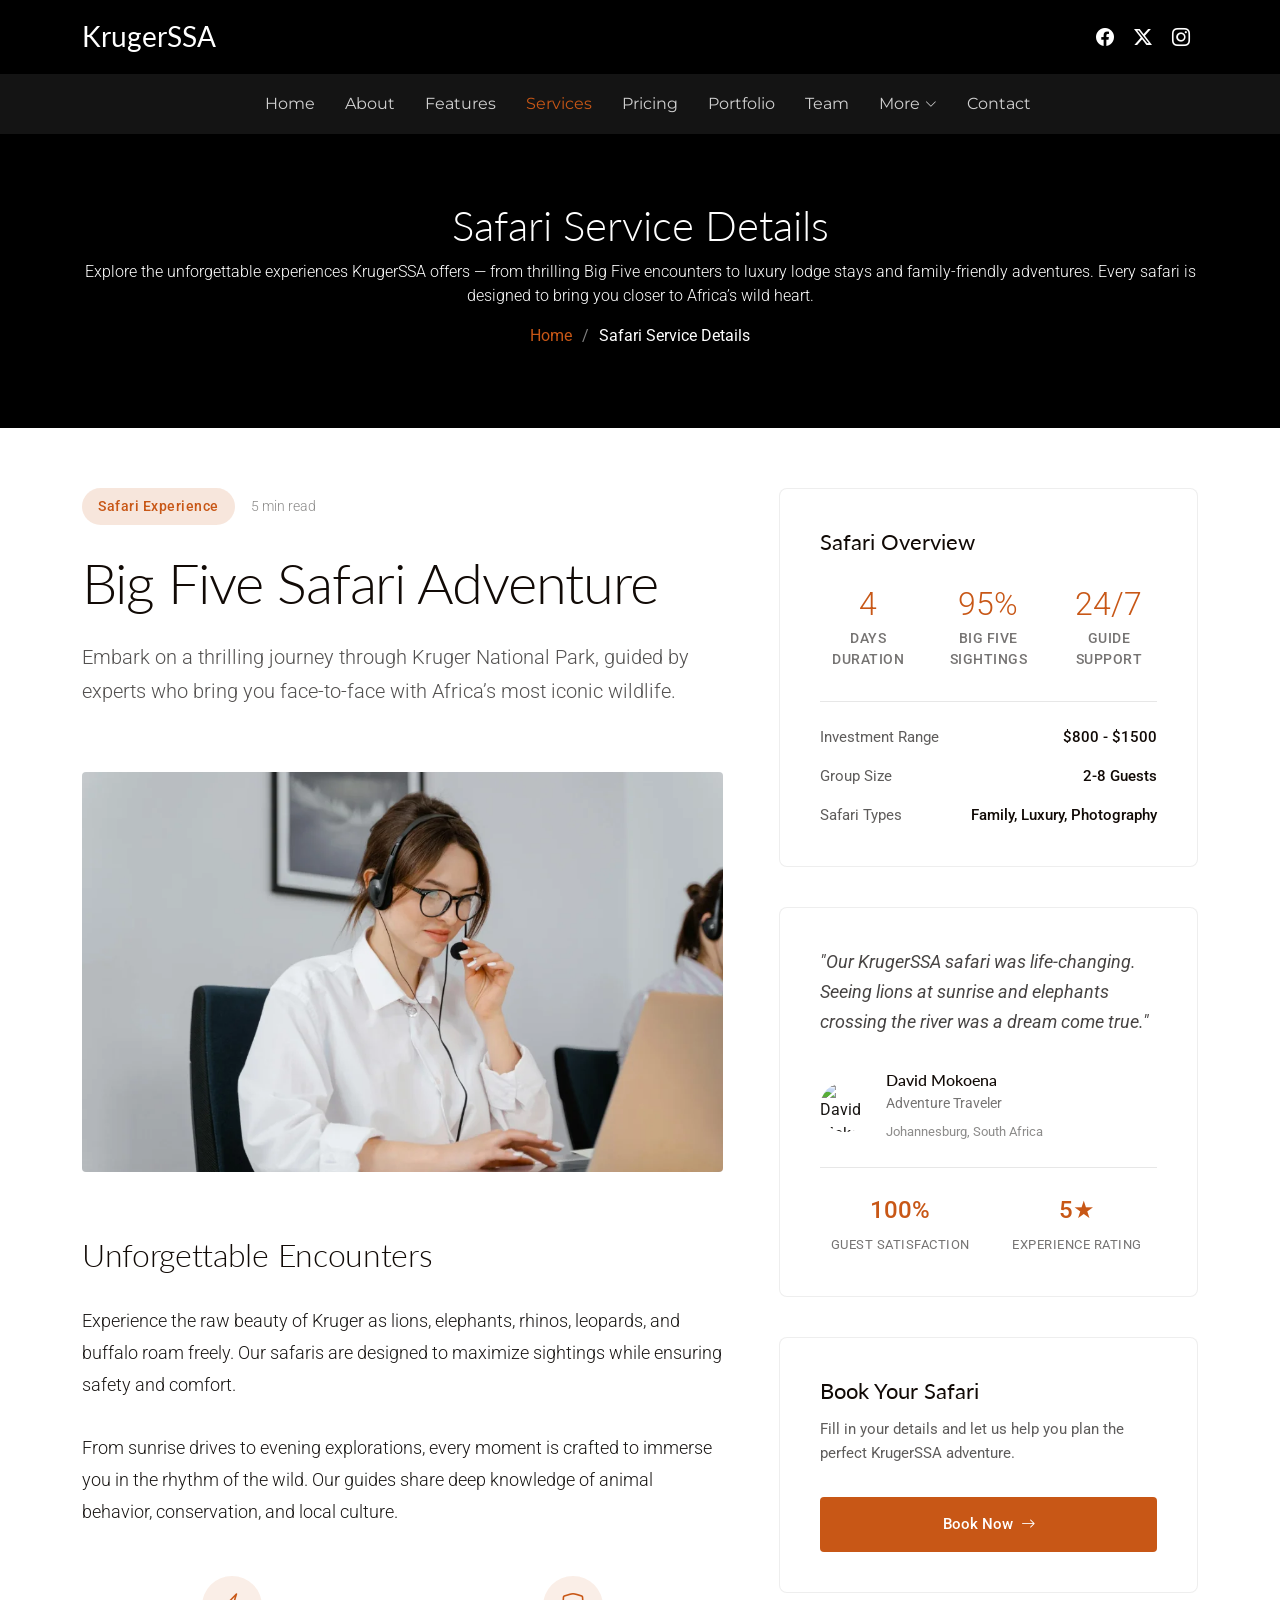
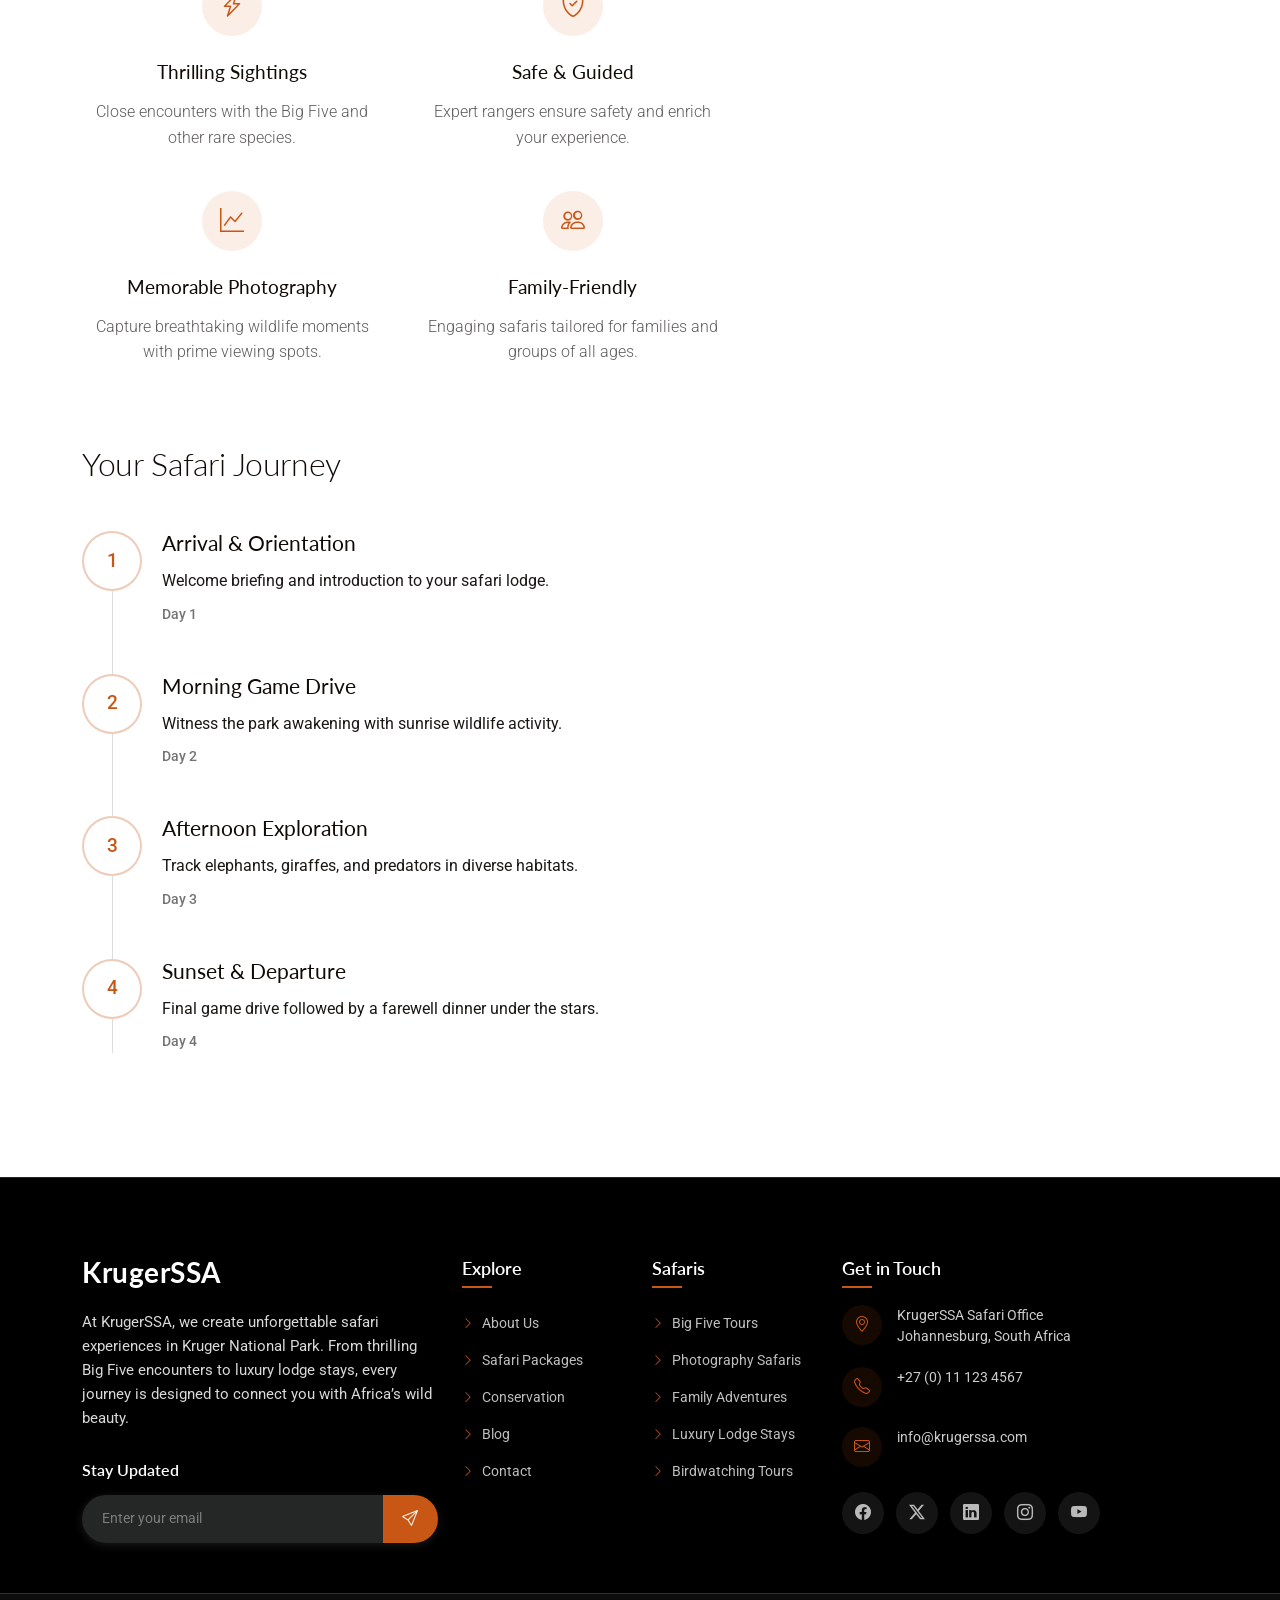
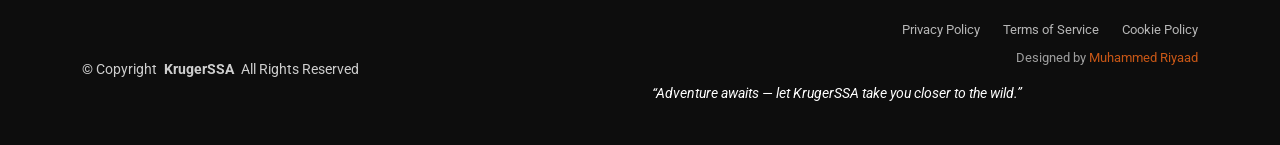
==== commit 11e06171: "updates" ====
--- a/Blog/blog_1.html
+++ b/Blog/blog_1.html
@@ -299,34 +299,11 @@
               <p>Fill in your details and let us help you plan the perfect KrugerSSA adventure.</p>
             </div>
 
-            <form action="forms/consultation.php" method="post" class="php-email-form">
-              <div class="form-group">
-                <input type="text" name="name" class="form-input" placeholder="Full Name" required="">
-              </div>
-
-              <div class="form-group">
-                <input type="email" name="email" class="form-input" placeholder="Email Address" required="">
-              </div>
-
-              <div class="form-group">
-                <input type="tel" name="phone" class="form-input" placeholder="Phone Number">
-              </div>
-
-              <input type="hidden" name="subject" value="Big Five Safari Booking">
-
-              <div class="form-group">
-                <textarea name="message" class="form-input" rows="4" placeholder="Tell us about your safari preferences..." required=""></textarea>
-              </div>
-
-              <div class="loading">Loading</div>
-              <div class="error-message"></div>
-              <div class="sent-message">Your safari booking request has been sent. Thank you!</div>
-
-              <button type="submit" class="btn-consultation">
-                <span>Book Now</span>
-                <i class="bi bi-arrow-right"></i>
-              </button>
-            </form>
+            <a href="../index.html#contact" class="btn-consultation">
+  <span>Book Now</span>
+  <i class="bi bi-arrow-right"></i>
+</a>
+
           </div>
 
         </div>
